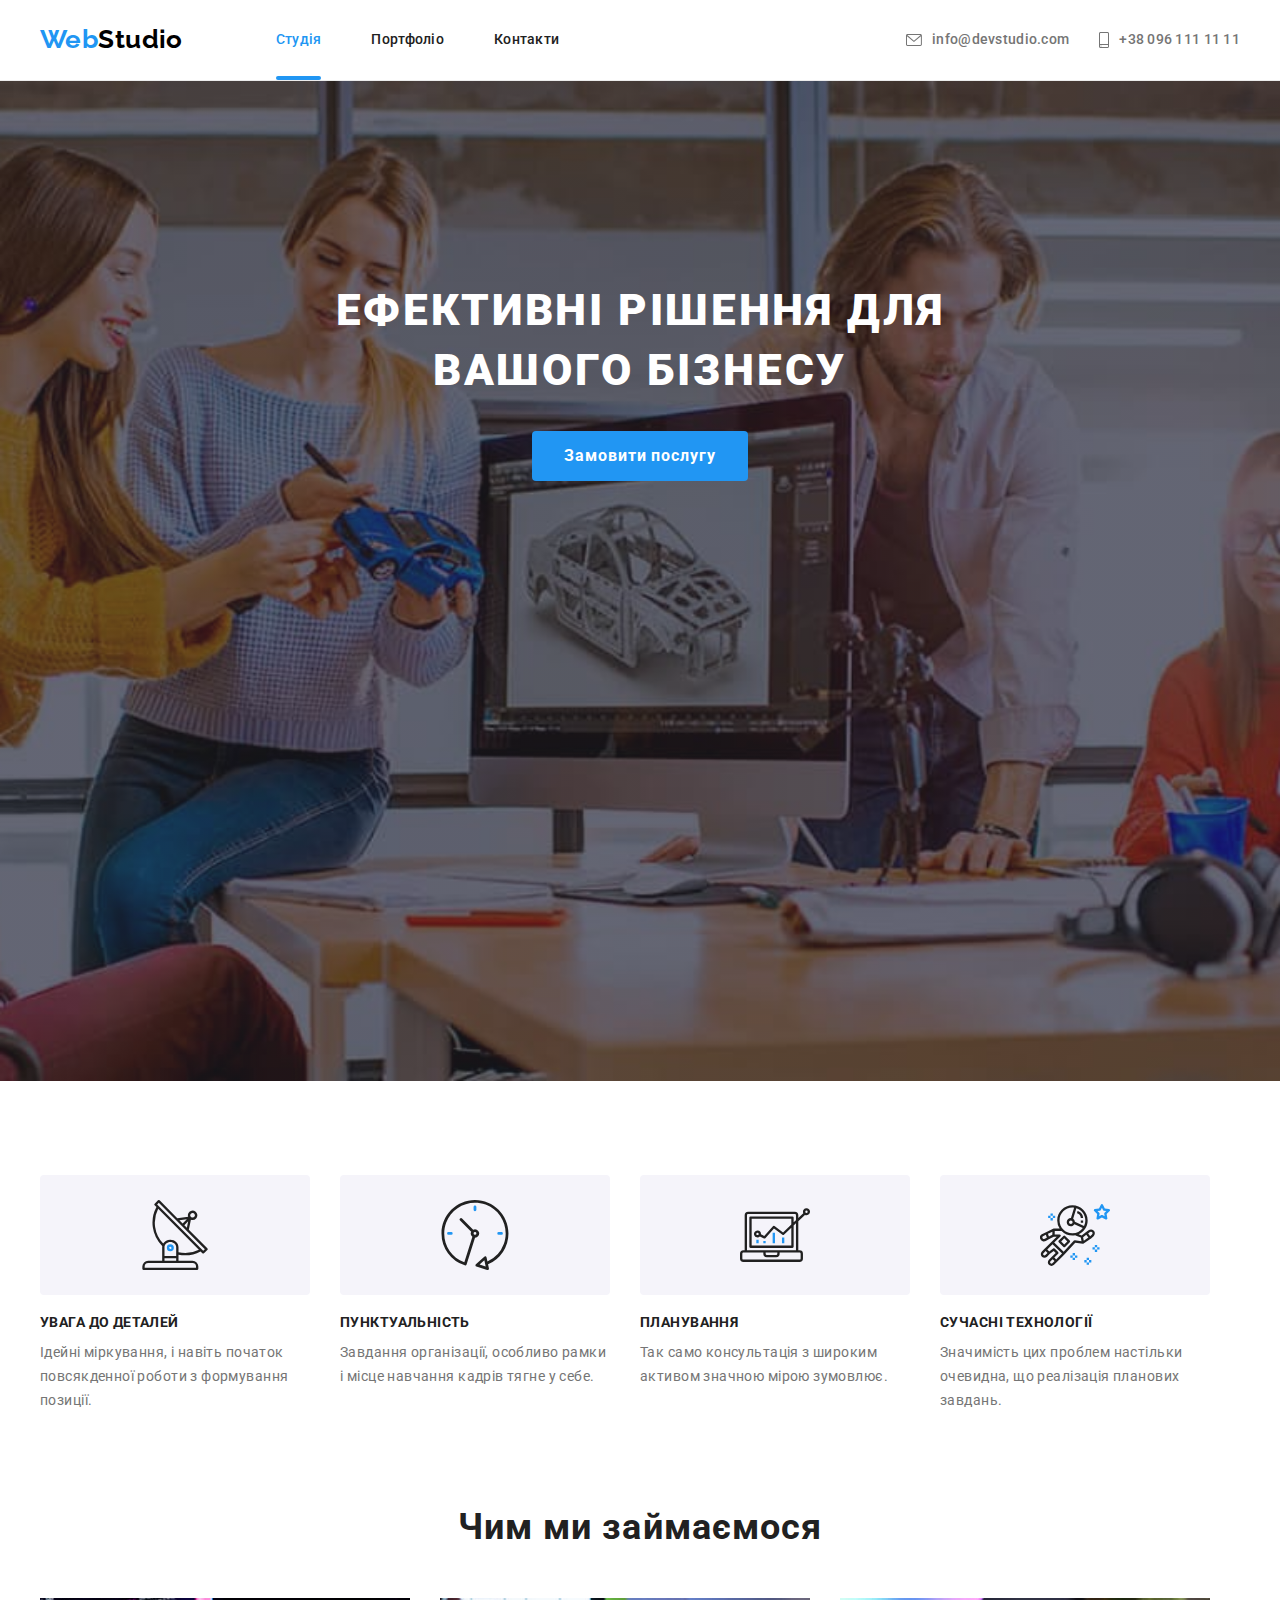
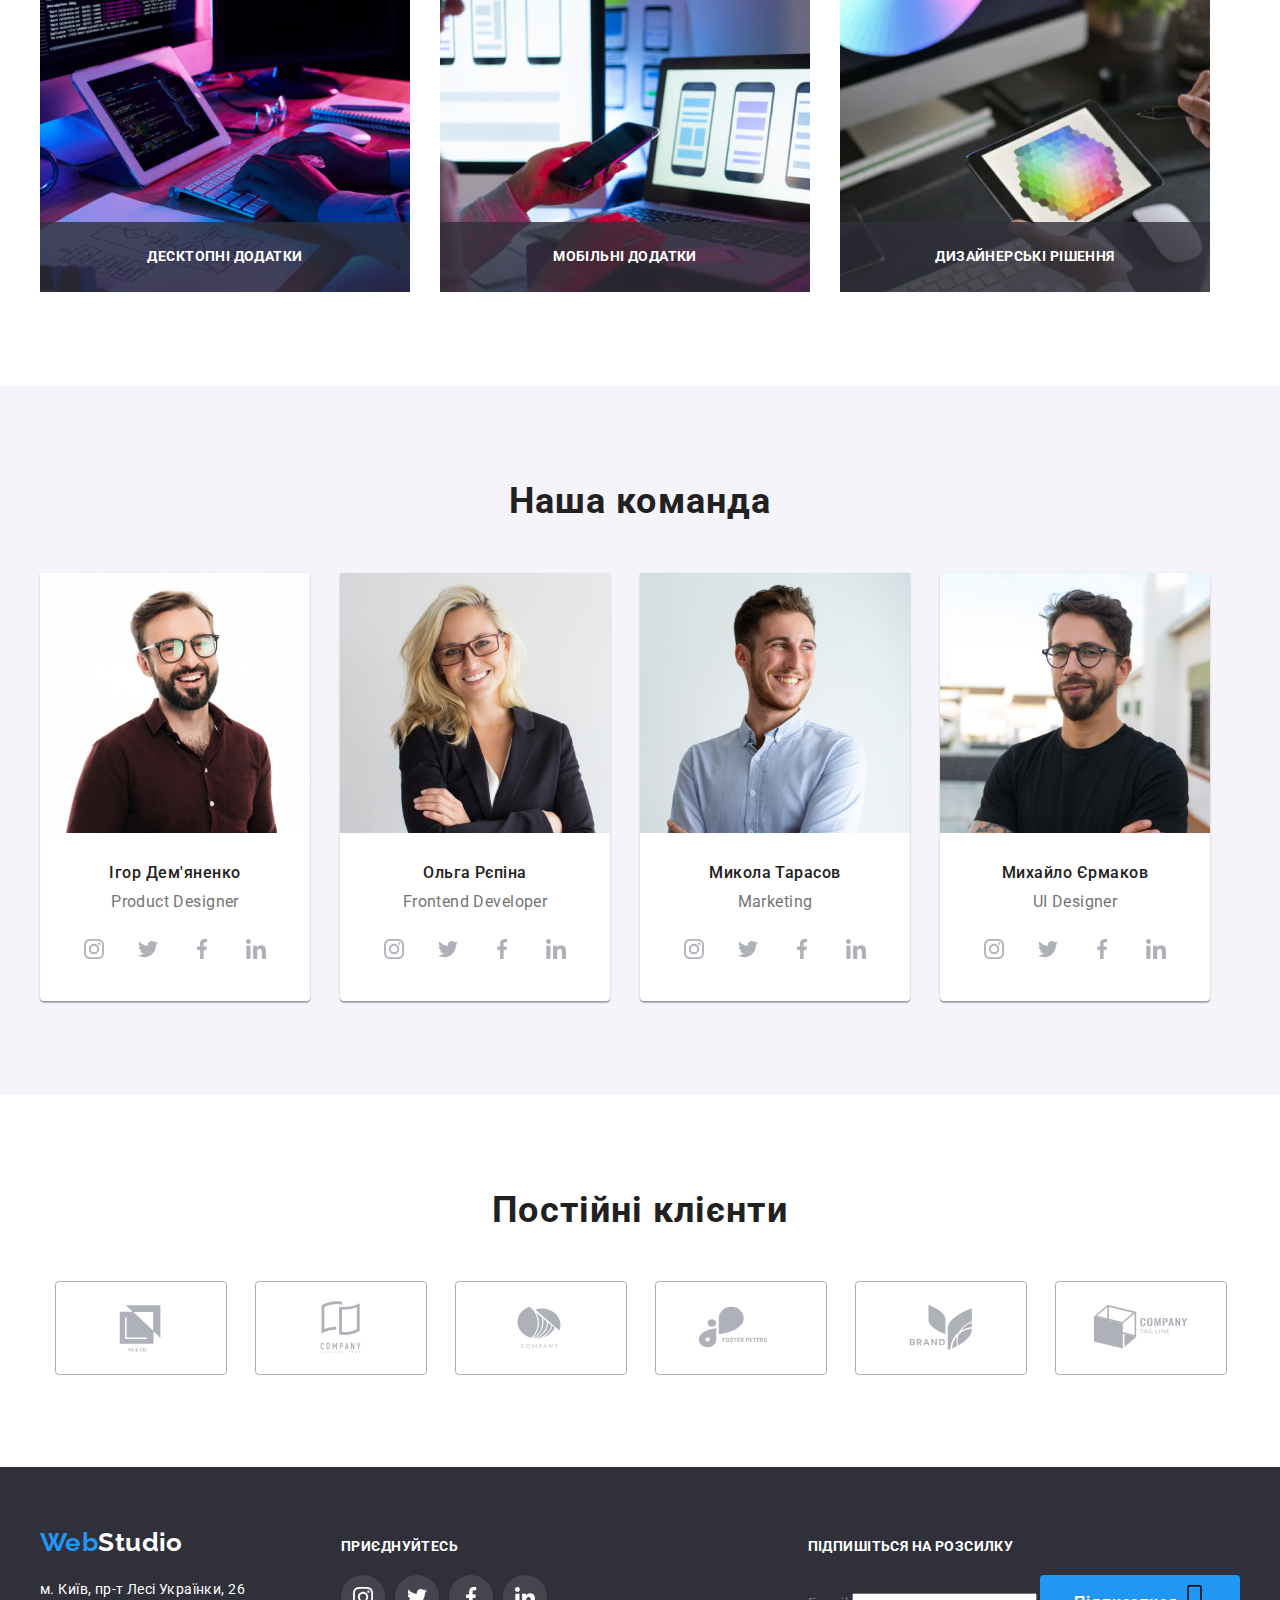
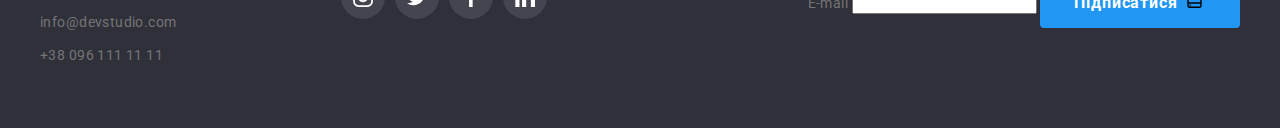
==== index.html @ 0e1ecf7b "Розмітка form Footer" ====
<!DOCTYPE html>
<html lang="uk">
  <head>
    <link rel="stylesheet" href="/css/styles.css" />
    <meta charset="UTF-8" />
    <meta http-equiv="X-UA-Compatible" content="IE=edge" />
    <meta name="viewport" content="width=device-width, initial-scale=1.0" />
    <title>WebStudio</title>
    <link rel="preconnect" href="https://fonts.googleapis.com" />
    <link rel="preconnect" href="https://fonts.gstatic.com" crossorigin />
    <link
      href="https://fonts.googleapis.com/css2?family=Raleway:wght@700&family=Roboto:wght@400;500;700;900&display=swap"
      rel="stylesheet"
    />
    <link
      rel="stylesheet"
      href="https://cdnjs.cloudflare.com/ajax/libs/modern-normalize/1.1.0/modern-normalize.min.css"
      integrity="sha512-wpPYUAdjBVSE4KJnH1VR1HeZfpl1ub8YT/NKx4PuQ5NmX2tKuGu6U/JRp5y+Y8XG2tV+wKQpNHVUX03MfMFn9Q=="
      crossorigin="anonymous"
      referrerpolicy="no-referrer"
    />
    <link rel="stylesheet" href="./css/styles.css" />
  </head>
  <body>
    <!--шапка-->

    <header class="page-header">
      <div class="container header-cont">
        <nav class="header-nav">
          <a href="" class="header-logo link"><span class="logo-accent">Web</span>Studio</a>
          <ul class="site-nav list">
            <li class="site-nav-item">
              <a href="./index.html" class="site-nav-link current link">Студія</a>
            </li>
            <li class="site-nav-item">
              <a href="./portfolio.html" class="site-nav-link link">Портфоліо</a>
            </li>
            <li class="site-nav-item"><a href="" class="site-nav-link link">Контакти</a></li>
          </ul>
        </nav>

        <ul class="auth-nav list">
          <li class="auth-nav-item">
            <a href="mailto:info@devstudio.com" class="cont-link link">
              <svg width="16" height="12" class="auth-nav-icon">
                <use href="./images/icons.svg#icon-envelope"></use>
              </svg>
              info@devstudio.com
            </a>
          </li>
          <li class="auth-nav-item">
            <a href="tel:+380961111111" class="cont-link link"
              ><svg width="10" height="16" class="auth-nav-icon">
                <use href="./images/icons.svg#icon-smartphone"></use></svg
              >+38 096 111 11 11</a
            >
          </li>
        </ul>
      </div>
    </header>

    <main>
      <!---------- Блок герой ------------>

      <section class="hero">
        <h1 class="hero-title">Ефективні рішення для вашого бізнесу</h1>
        <button data-modal-open type="button" class="hero-button button">Замовити послугу</button>
      </section>

      <!-----"Переваги" (заголовок прибираэмо) ----->

      <section class="section">
        <div class="container">
          <h2 class="section-title visually-hidden">Переваги</h2>
          <ul class="benefits-list list">
            <li class="benefits-item">
              <div class="benefits-icons-bg">
                <svg width="70" height="70" class="benefits-icons">
                  <use href="./images/icons.svg#icon-antenna"></use>
                </svg>
              </div>

              <h3 class="benefits-title title">УВАГА ДО ДЕТАЛЕЙ</h3>
              <p>Ідейні міркування, і навіть початок повсякденної роботи з формування позиції.</p>
            </li>
            <li class="benefits-item">
              <div class="benefits-icons-bg">
                <svg width="70" height="70" class="benefits-icons">
                  <use href="./images/icons.svg#icon-clock"></use>
                </svg>
              </div>
              <h3 class="benefits-title title">ПУНКТУАЛЬНІСТЬ</h3>
              <p>Завдання організації, особливо рамки і місце навчання кадрів тягне у себе.</p>
            </li>
            <li class="benefits-item">
              <div class="benefits-icons-bg">
                <svg width="70" height="70" class="benefits-icons">
                  <use href="./images/icons.svg#icon-diagram"></use>
                </svg>
              </div>
              <h3 class="benefits-title title">ПЛАНУВАННЯ</h3>
              <p>Так само консультація з широким активом значною мірою зумовлює.</p>
            </li>
            <li class="benefits-item">
              <div class="benefits-icons-bg">
                <svg width="70" height="70" class="benefits-icons">
                  <use href="./images/icons.svg#icon-astronaut"></use>
                </svg>
              </div>
              <h3 class="benefits-title title">СУЧАСНІ ТЕХНОЛОГІЇ</h3>
              <p>Значимість цих проблем настільки очевидна, що реалізація планових завдань.</p>
            </li>
          </ul>
        </div>
      </section>

      <!---------------Чим займаэмось--------------->

      <section class="section no-padding-top">
        <div class="container">
          <h2 class="section-title">Чим ми займаємося</h2>
          <ul class="work-list list">
            <li class="work-item">
              <div class="work-thumb">
                <img src="./images/img(1).jpg" alt="Людина печатає на клавіатурі" width="370" />
                <p class="work-label title">Десктопні додатки</p>
              </div>
            </li>

            <li class="work-item">
              <div class="work-thumb">
                <img
                  src="./images/img(2).jpg"
                  alt="Людина працює з ноутбуком та телефоном"
                  width="370"
                />
                <p class="work-label title">Мобільні додатки</p>
              </div>
            </li>
            <li class="work-item">
              <div class="work-thumb">
                <img src="./images/img(3).jpg" alt="Людина працює з планшетом" width="370" />
                <p class="work-label title">Дизайнерські рішення</p>
              </div>
            </li>
          </ul>
        </div>
      </section>

      <!------------Блок наша команда-------------------->
      <section class="section-team section">
        <div class="container">
          <h2 class="section-title">Наша команда</h2>

          <ul class="team-list list">
            <li class="team-item">
              <img src="./images/img_igor.jpg" alt="Фото співробітника" width="270" />
              <h3 class="team-title">Ігор Дем'яненко</h3>
              <p>Product Designer</p>
              <ul class="icons-list list">
                <li class="team-icons-item">
                  <a href="#" class="team-soc-link link">
                    <svg width="20" height="20" class="team-icon">
                      <use href="./images/icons.svg#icon-instagram"></use>
                    </svg>
                  </a>
                </li>
                <li class="team-icons-item">
                  <a href="#" class="team-soc-link link"
                    ><svg width="20" height="20" class="team-icon">
                      <use href="./images/icons.svg#icon-twitter"></use></svg
                  ></a>
                </li>
                <li class="team-icons-item">
                  <a href="#" class="team-soc-link link"
                    ><svg width="20" height="20" class="team-icon">
                      <use href="./images/icons.svg#icon-facebook"></use></svg
                  ></a>
                </li>
                <li class="team-icons-item">
                  <a href="#" class="team-soc-link link"
                    ><svg width="20" height="20" class="team-icon">
                      <use href="./images/icons.svg#icon-linkedin"></use></svg
                  ></a>
                </li>
              </ul>
            </li>
            <li class="team-item">
              <img src="./images/img_olga.jpg" alt="Фото співробітника" width="270" />
              <h3 class="team-title">Ольга Рєпіна</h3>
              <p>Frontend Developer</p>
              <ul class="icons-list list">
                <li class="team-icons-item">
                  <a href="#" class="team-soc-link link">
                    <svg width="20" height="20" class="team-icon">
                      <use href="./images/icons.svg#icon-instagram"></use>
                    </svg>
                  </a>
                </li>
                <li class="team-icons-item">
                  <a href="#" class="team-soc-link link"
                    ><svg width="20" height="20" class="team-icon">
                      <use href="./images/icons.svg#icon-twitter"></use></svg
                  ></a>
                </li>
                <li class="team-icons-item">
                  <a href="#" class="team-soc-link link"
                    ><svg width="20" height="20" class="team-icon">
                      <use href="./images/icons.svg#icon-facebook"></use></svg
                  ></a>
                </li>
                <li class="team-icons-item">
                  <a href="#" class="team-soc-link link"
                    ><svg width="20" height="20" class="team-icon">
                      <use href="./images/icons.svg#icon-linkedin"></use></svg
                  ></a>
                </li>
              </ul>
            </li>
            <li class="team-item">
              <img src="./images/img_mykola.jpg" alt="Фото співробітника" width="270" />
              <h3 class="team-title">Микола Тарасов</h3>
              <p>Marketing</p>
              <ul class="icons-list list">
                <li class="team-icons-item">
                  <a href="#" class="team-soc-link link">
                    <svg width="20" height="20" class="team-icon">
                      <use href="./images/icons.svg#icon-instagram"></use>
                    </svg>
                  </a>
                </li>
                <li class="team-icons-item">
                  <a href="#" class="team-soc-link link"
                    ><svg width="20" height="20" class="team-icon">
                      <use href="./images/icons.svg#icon-twitter"></use></svg
                  ></a>
                </li>
                <li class="team-icons-item">
                  <a href="#" class="team-soc-link link"
                    ><svg width="20" height="20" class="team-icon">
                      <use href="./images/icons.svg#icon-facebook"></use></svg
                  ></a>
                </li>
                <li class="team-icons-item">
                  <a href="#" class="team-soc-link link"
                    ><svg width="20" height="20" class="team-icon">
                      <use href="./images/icons.svg#icon-linkedin"></use></svg
                  ></a>
                </li>
              </ul>
            </li>
            <li class="team-item">
              <img src="./images/img_mikhajlo.jpg" alt="Фото співробітника" width="270" />
              <h3 class="team-title">Михайло Єрмаков</h3>
              <p>UI Designer</p>
              <ul class="icons-list list">
                <li class="team-icons-item">
                  <a href="#" class="team-soc-link link">
                    <svg width="20" height="20" class="team-icon">
                      <use href="./images/icons.svg#icon-instagram"></use>
                    </svg>
                  </a>
                </li>
                <li class="team-icons-item">
                  <a href="#" class="team-soc-link link"
                    ><svg width="20" height="20" class="team-icon">
                      <use href="./images/icons.svg#icon-twitter"></use></svg
                  ></a>
                </li>
                <li class="team-icons-item">
                  <a href="#" class="team-soc-link link"
                    ><svg width="20" height="20" class="team-icon">
                      <use href="./images/icons.svg#icon-facebook"></use></svg
                  ></a>
                </li>
                <li class="team-icons-item">
                  <a href="#" class="team-soc-link link"
                    ><svg width="20" height="20" class="team-icon">
                      <use href="./images/icons.svg#icon-linkedin"></use></svg
                  ></a>
                </li>
              </ul>
            </li>
          </ul>
        </div>
      </section>
      <!--------- Постійні клієнти ---------------->
      <section class="section">
        <div class="conteiner">
          <h2 class="section-title">Постійні клієнти</h2>
          <ul class="clients-list list">
            <li class="clients-item">
              <a class="clients-link" href="">
                <svg width="106" height="60" class="klients-icon">
                  <use href="./images/icons.svg#icon-Logo-1"></use></svg
              ></a>
            </li>
            <li class="clients-item">
              <a class="clients-link" href="">
                <svg width="106" height="60" class="klients-icon">
                  <use href="./images/icons.svg#icon-Logo-2"></use></svg
              ></a>
            </li>
            <li class="clients-item">
              <a class="clients-link" href="">
                <svg width="106" height="60" class="klients-icon">
                  <use href="./images/icons.svg#icon-Logo-3"></use></svg
              ></a>
            </li>
            <li class="clients-item">
              <a class="clients-link" href="">
                <svg width="106" height="60" class="klients-icon">
                  <use href="./images/icons.svg#icon-Logo-4"></use></svg
              ></a>
            </li>
            <li class="clients-item">
              <a class="clients-link" href="">
                <svg width="106" height="60" class="klients-icon">
                  <use href="./images/icons.svg#icon-Logo-5"></use></svg
              ></a>
            </li>
            <li class="clients-item">
              <a class="clients-link" href="">
                <svg width="106" height="60" class="klients-icon">
                  <use href="./images/icons.svg#icon-Logo-6"></use></svg
              ></a>
            </li>
          </ul>
        </div>
      </section>
    </main>

    <!-- ---------Футер-------- -->

    <footer class="foot">
      <div class="container foot-cont">
        <div class="foot-adress">
          <a href="" class="foot-logo logo link"><span class="logo-accent">Web</span>Studio</a>
          <address>
            <ul class="foot-address-list list">
              <li>
                <a href="" class="foot-address-link link">м. Київ, пр-т Лесі Українки, 26</a>
              </li>
              <li>
                <a href="mailto:info@devstudio.com" class="foot-contakts-link link"
                  >info@devstudio.com</a
                >
              </li>
              <li>
                <a href="tel:+380961111111" class="foot-contakts-link link">+38 096 111 11 11</a>
              </li>
            </ul>
          </address>
        </div>

        <div class="foot-wellcome">
          <h3 class="foot-title title">приєднуйтесь</h3>
          <ul class="wellcome-list list">
            <li class="foot-icons-item">
              <a class="foot-soc-link" href="">
                <svg width="20" height="20" class="foot-soc-icon">
                  <use href="./images/icons.svg#icon-instagram"></use>
                </svg>
              </a>
            </li>
            <li class="foot-icons-item">
              <a class="foot-soc-link" href="">
                <svg width="20" height="20" class="foot-soc-icon">
                  <use href="./images/icons.svg#icon-twitter"></use>
                </svg>
              </a>
            </li>
            <li class="foot-icons-item">
              <a class="foot-soc-link" href="">
                <svg width="20" height="20" class="foot-soc-icon">
                  <use href="./images/icons.svg#icon-facebook"></use>
                </svg>
              </a>
            </li>
            <li class="foot-icons-item">
              <a class="foot-soc-link" href="">
                <svg width="20" height="20" class="foot-soc-icon">
                  <use href="./images/icons.svg#icon-linkedin"></use>
                </svg>
              </a>
            </li>
          </ul>
        </div>
        <div class="foot-form">
          <h3 class="foot-title title">підпишіться на розсилку</h3>
          <form>
            <label for="user_email">E-mail</label>
            <input type="email" name="emil" id="user_email" />
            <button type="submit" class="foot-button button">
              Підписатися
              <svg class="foot-button-icon" width="23" height="23">
                <use href="./images/icons.svg#icon-smartphone"></use>
              </svg>
            </button>
          </form>
        </div>
      </div>
    </footer>

    <!-- --------Модалка--------- -->

    <div class="backdrop is-hidden" data-modal>
      <div class="modal">
        <button data-modal-close class="modal-button">
          <svg width="18" height="18" class="modal-button-icon">
            <use href="./images/icons.svg#icon-close-black-modal"></use>
          </svg>
        </button>
        <!-- <button data-modal-close class="modal-button-smile">
          <svg width="150" heght="150" class="modal-button-smile-icon">
            <use href="./images/icons.svg#icon-wink"></use>
          </svg>
        </button> -->
      </div>
    </div>

    <script src="./js/modal.js"></script>
  </body>
</html>
---- css/styles.css ----
/* Колір основного тексту #757575 */
/* Додатковий колір #212121 */
/* Білий (Хедер) #FFFFFF */
/* Чорний #000000 */
/* Сірий фон #2F303A; */
/* Акцент #2196F3 */
/* Фон додатковий #F5F4FA; */
:root {
  --brand-color: #757575;
  --second-color: #212121;
  --main-background: #ffffff;
  --background-head: #2f303a;
  --background-add: #f5f4fa;
  --accent-color: #2196f3;
  --head-logo: #000000;
  --border-color: #eeeeee;
  --line-header: #ececec;
  --soc-link: #afb1b8;
}
body {
  margin: 0;
  background-color: var(--main-background);
  color: var(--brand-color);
  font-family: 'Roboto', sans-serif;
  font-size: 14px;
  letter-spacing: 0.03em;
}

/* -----Utilit classes---- */
.list {
  padding: 0;
  margin: 0;
  list-style: none;
}

.link {
  text-decoration: none;
}

h1,
h2,
h3,
h4,
h5,
h6,
p {
  margin: 0;
}
ul {
  margin: 0;
  padding-left: 0;
}
img {
  display: block;
}
.title {
  margin-bottom: 10px;

  font-weight: 700;
  font-size: 14px;
  line-height: 1.14;
  letter-spacing: 0.03em;
  text-transform: uppercase;
}
.visually-hidden {
  position: absolute;
  width: 1px;
  height: 1px;
  margin: -1px;
  border: 0;
  padding: 0;
  white-space: nowrap;
  clip-path: inset(100%);
  clip: rect(0 0 0 0);
  overflow: hidden;
}

.button {
  border-radius: 4px;
  border: none;

  display: inline-block;

  font-family: inherit;
  cursor: pointer;

  background-color: var(--accent-color);
  color: var(--main-background);

  font-weight: 700;
  font-size: 16px;
  line-height: 1.88;
  /* display: flex; */
  /* align-items: center; */
  text-align: center;
  letter-spacing: 0.06em;
}

/*-------outline и beckground убрать--------*/

.container {
  width: 1200px;
  margin: 0 auto;
  /* margin: 0 auto; то же самое*/
  padding-right: 15px;
  padding-left: 15px;
  /* outline: 2px solid tomato; */
}

/* -----------------header ----------*/

.page-header {
  border-bottom: 1px solid var(--line-header);
}
/* .header-cont {
  /* border-bottom: 1px solid var(--line-header); 
} */
.header-cont,
.header-nav,
.auth-nav,
.cont-link {
  display: flex;
  align-items: center;
}
.header-cont {
  height: 80px;
}

.header-logo {
  margin-right: 93px;

  color: var(--head-logo);
  font-weight: 700;
  font-size: 26px;
  line-height: 1.2;
  font-family: 'Raleway', sans-serif;
}
.logo-accent {
  color: var(--accent-color);
}
.site-nav {
  display: flex;
}
.site-nav-link {
  position: relative;

  display: block;
  align-items: center;
  padding-top: 32px;
  padding-bottom: 32px;

  color: var(--second-color);

  font-weight: 500;
  line-height: 1.14;
  letter-spacing: 0.02em;

  transition-property: color, background-color, box-shadow;
  transition-duration: 250ms;
  transition-timing-function: cubic-bezier(0.4, 0, 0.2, 1);
}
.site-nav-link:hover,
.site-nav-link:focus,
.site-nav-link:active {
  color: var(--accent-color);
}
.site-nav-link.current {
  color: var(--accent-color);
}
.site-nav .site-nav-item + .site-nav-item {
  margin-left: 50px;
}
/* .site-nav .item:not(:last-child) {
  margin-right: 50px;
} */
.site-nav-link.current::after {
  content: '';
  position: absolute;

  bottom: 0;
  left: 0;

  width: 100%;
  height: 4px;

  border-radius: 2px;
  background-color: var(--accent-color);
}

.auth-nav {
  margin-left: auto;
  justify-content: center;

  gap: 10;
}

.auth-nav .auth-nav-item + .auth-nav-item {
  margin-left: 30px;
}
.auth-nav-icon {
  fill: currentColor;
  margin-right: 10px;
}
/* .item .cont-link::before {
  display: inline-block;
  content: '';
  margin-right: 10px;
  background-size: contain;
  /* background-position: bottom; 
} */
/* .item .cont-link.icon-letter::before {
  height: 12px;
  width: 16px;
  background-image: url(../images/icons/letter-icon.svg);
}
.item .cont-link.icon-mobile::before {
  height: 16px;
  width: 10px;
  background-image: url(../images/icons/mobile-icon.svg);
} */
.cont-link {
  color: var(--brand-color);

  font-weight: 500;
  line-height: 1.14;
  letter-spacing: 0.02em;

  transition-property: color, background-color, box-shadow;
  transition-duration: 250ms;
  transition-timing-function: cubic-bezier(0.4, 0, 0.2, 1);
}
.cont-link:hover,
.contakts .cont-link:focus {
  color: var(--accent-color);
}
/* .icon-letter:hover,
.icon-letter:focus {
  color: var(--accent-color);
} */
/* Main */
/* -----------hero-------------- */
/* Героя сказано - в контейнер не оборачиваем */
/* .hero-container {
  width: 1600px;
  height: 600px;
  margin-left: auto;
  margin-right: auto;
  padding-top: 200px;

  background-color: var(--background-head);
  /* margin: 0 auto; то же самое*/
/* padding-left: 15px;
  padding-right: 15px; 
} */
.hero {
  text-align: center;
  /* background-color: var(--background-head); */

  max-width: 1600px;
  height: 600px;
  padding-top: 200px;
  padding-bottom: 200px;

  background-image: linear-gradient(to right, rgba(47, 48, 58, 0.4), rgba(47, 48, 58, 0.4)),
    url(../images/Img-Overlay.jpg);

  background-size: cover;
  background-repeat: no-repeat;
  background-position: center;
}
.hero-title {
  color: var(--main-background);
  width: 696px;
  margin-left: auto;
  margin-right: auto;

  font-weight: 900;
  font-size: 44px;
  line-height: 1.36;

  letter-spacing: 0.06em;
  text-transform: uppercase;

  margin-bottom: 30px;
}
.hero-button {
  min-width: 216px;
  padding: 10px 30px;
}

/* ---------------MAIN--------------------- */

/* section bacgr убр*/
.section {
  padding-top: 94px;
  padding-bottom: 94px;
}
.section.no-padding-top {
  padding-top: 0;
}
.section-title {
  margin-bottom: 50px;

  color: var(--second-color);

  font-size: 36px;
  line-height: 1.17;
  text-align: center;
  letter-spacing: 0.03em;
}

/* ---------benefits---------- */

.benefits-list {
  display: flex;
  flex-wrap: wrap;
  margin: -15px;

  line-height: 1.7;
}
.benefits-icons-bg {
  background-color: var(--background-add);
  border-radius: 4px;

  height: 120px;
  margin-bottom: 20px;

  display: flex;
  justify-content: center;
  align-items: center;
}

.benefits-list .benefits-item {
  width: 270px;
  margin: 15px;
}
/* .benefits-list .item::before {
  display: block;
  content: '';
  height: 120px;
  background-size: contain;
  margin-bottom: 30px;
  /* background-color: #2f303a;
  outline: 1px solid red; 
}
/* .benefits-list .item.icon-radar::before {
  background-image: url(../images/icons/radar-icon.svg);
}
.benefits-list .item.icon-clock::before {
  background-image: url(../images/icons/clock-icon.svg);
}
.benefits-list .item.icon-computer::before {
  background-image: url(../images/icons/computer-icon.svg);
}
.benefits-list .item.icon-astronaut::before {
  background-image: url(../images/icons/astronaut-icon.svg);
} */

.benefits-title {
  color: var(--second-color);
}

/* -------------work-------------- */
.work-list {
  display: flex;
  flex-wrap: wrap;
  margin: -15px;
}
.work-list .work-item {
  margin: 15px;
}
.work-thumb {
  position: relative;
}
.work-label {
  position: absolute;
  bottom: 0;

  display: flex;
  justify-content: center;
  align-items: center;

  width: 100%;
  height: 70px;

  background-color: rgba(47, 48, 58, 0.8);
}
.work-item .title {
  margin-bottom: 0;
  color: var(--main-background);
}
/* ------------team--------------- */

.section-team {
  background-color: var(--background-add);
}
.team-list {
  display: flex;
  flex-wrap: wrap;
  /* -----возм нужно заменить на align-items----- */
  text-align: center;
  margin: -15px;

  font-size: 16px;
  line-height: 1.2;
}

/* ---------team list возм убр----------- */
.team-list .team-item {
  margin: 15px;
  padding-bottom: 30px;

  background-color: var(--main-background);
  box-shadow: 0px 1px 3px rgba(0, 0, 0, 0.12), 0px 1px 1px rgba(0, 0, 0, 0.14),
    0px 2px 1px rgba(0, 0, 0, 0.2);
  border-radius: 0px 0px 4px 4px;
}

.team-title {
  margin-top: 30px;
  margin-bottom: 10px;

  color: var(--second-color);

  font-weight: 500;
  font-size: 16px;
  line-height: 1.2;
  letter-spacing: 0.03em;
}
.team-list .icons-list {
  margin-top: 16px;
}
.icons-list {
  display: flex;
  justify-content: center;
  align-items: center;
}

.team-icons-item {
  width: 44px;
  height: 44px;
}
.team-icons-item:not(:last-child) {
  margin-right: 10px;
}

.team-soc-link {
  color: var(--soc-link);

  display: flex;
  justify-content: center;
  align-items: center;

  border-radius: 50%;
  width: 100%;
  height: 100%;

  transition-property: color, background-color, box-shadow;
  transition-duration: 250ms;
  transition-timing-function: cubic-bezier(0.4, 0, 0.2, 1);
}
.team-soc-link:hover,
.team-soc-link:focus {
  background-color: var(--accent-color);
  color: var(--main-background);
}
.team-icon {
  fill: currentColor;
}

/* .icons .icon:not(:last-child) {
  margin-right: 10px;
} */
/* .icon-insta {
  background-image: url(../images/icons/instagram.svg);
}
.icon-tw {
  background-image: url(../images/icons/twitter.svg);
}
.icon-fb {
  background-image: url(../images/icons/facebook.svg);
}
.icon-ln {
  background-image: url(../images/icons/linkedin.svg);
} */

/* ----------Clients-------------- */
.clients-list {
  display: flex;
  flex-wrap: wrap;
  justify-content: center;
  align-items: center;
  gap: 30px;
}
/* --------возм нужно color задать ------------*/
.clients-item {
  width: 170px;
  height: 92px;
}
.clients-link {
  display: flex;
  justify-content: center;
  align-items: center;

  border: 1px solid #afb1b8;
  border-radius: 4px;

  width: 100%;
  height: 100%;
  color: var(--soc-link);

  transition-property: color, background-color, box-shadow;
  transition-duration: 250ms;
  transition-timing-function: cubic-bezier(0.4, 0, 0.2, 1);
}

/* .clients-item:hover,
.clients-item:focus {
  color: var(--accent-color);
} */
.clients-link:hover,
.clients-link:focus {
  color: var(--accent-color);
  border-color: var(--accent-color);
}

.klients-icon {
  fill: currentColor;
}

/*---------- footer------------ */

.foot {
  background-color: var(--background-head);
  padding-top: 60px;
  padding-bottom: 60px;
}
.foot-cont {
  display: flex;
}

.foot-logo {
  display: block;
  margin-bottom: 20px;

  color: var(--main-background);

  font-family: 'Raleway', sans-serif;
  font-weight: 700;
  font-size: 26px;
  line-height: 1.2;
}

.foot-address-list {
  width: 231px;
  font-style: normal;
  line-height: 1.7;
}
.foot-address-link {
  /* display: block; */
  color: var(--main-background);

  transition-property: color, background-color, box-shadow;
  transition-duration: 250ms;
  transition-timing-function: cubic-bezier(0.4, 0, 0.2, 1);
}
.foot-address-link:hover,
.foot-address-link:focus {
  color: var(--accent-color);
}

.foot-contakts-link {
  display: block;
  margin-top: 9px;

  color: var(--brand-color);
  transition-property: color, background-color, box-shadow;
  transition-duration: 250ms;
  transition-timing-function: cubic-bezier(0.4, 0, 0.2, 1);
}

.foot-contakts-link:hover,
.foot-contakts-link:focus {
  color: var(--accent-color);
}
/* .foot-address {
  width: 231px;
} */
.foot-wellcome {
  margin-left: 70px;
}
.foot-title.title {
  margin-top: 12px;
  margin-bottom: 20px;
  color: var(--main-background);
}
.wellcome-list {
  display: flex;
  gap: 10px;
}
.foot-icons-item {
  width: 44px;
  height: 44px;
}
.foot-soc-link {
  display: flex;
  justify-content: center;
  align-items: center;

  width: 100%;
  height: 100%;
  border-radius: 50%;
  background-color: rgba(255, 255, 255, 0.1);
  color: var(--main-background);

  transition-property: color, background-color, box-shadow;
  transition-duration: 250ms;
  transition-timing-function: cubic-bezier(0.4, 0, 0.2, 1);
}
.foot-soc-link:hover,
.foot-soc-link:focus {
  background-color: var(--accent-color);
}
.foot-soc-icon {
  fill: currentColor;
}

.foot-form {
  margin-left: auto;
}
.foot-button {
  min-width: 200px;
  padding: 10px 28px;
}

/* --------portfolio------------- */

.ptf-filter {
  display: flex;
  margin-bottom: 50px;
  margin-left: auto;
  justify-content: center;
}
.ptf-filter .item:not(:last-child) {
  margin-right: 8px;
}
.button-ptf {
  /* margin-right: 5px; */

  border-radius: 4px;
  padding: 6px 22px;
  display: inline-block;
  min-width: 43px;
  border: 1px solid transparent;

  font-family: inherit;
  cursor: pointer;

  color: var(--second-color);
  background-color: var(--background-add);

  font-weight: 500;
  font-size: 16px;
  line-height: 1.6;
  text-align: center;

  transition-property: color, background-color, box-shadow;
  transition-duration: 250ms;
  transition-timing-function: cubic-bezier(0.4, 0, 0.2, 1);
}
.button-ptf:hover,
.button-ptf:focus {
  background-color: var(--accent-color);
  color: var(--main-background);
  box-shadow: 0px 3px 1px rgba(0, 0, 0, 0.1), 0px 1px 2px rgba(0, 0, 0, 0.08),
    0px 2px 2px rgba(0, 0, 0, 0.12);
}

/* -----------cards------------- */

.ptf-list {
  display: flex;
  flex-wrap: wrap;
  margin-top: -30px;
  margin-left: -30px;
}
.ptf-item {
  margin-top: 30px;
  margin-left: 30px;

  transition-property: color, background-color, box-shadow;
  transition-duration: 250ms;
  transition-timing-function: cubic-bezier(0.4, 0, 0.2, 1);
}

/* ------------overlay-------------- */
.ptf-thumb {
  position: relative;
  overflow: hidden;

  /* display: flex;
  justify-content: center;
  align-items: center; */
}

.ptf-overlay {
  position: absolute;
  top: 0;
  left: 0;

  /* display: block;
  padding: 63px, 24px; */
  width: 100%;
  height: 100%;
  background-color: rgba(33, 150, 243, 0.9);

  transition-property: transform;

  transform: translateY(110%);
  transition-duration: 250ms;
  transition-timing-function: cubic-bezier(0.4, 0, 0.2, 1);
}

.ptf-overlay > p {
  padding: 63px 24px;

  font-size: 18px;
  line-height: 1.56;
  letter-spacing: 0.03em;

  color: var(--main-background);
}
.ptf-item:hover {
  box-shadow: 0px 1px 1px rgba(0, 0, 0, 0.12), 0px 4px 4px rgba(0, 0, 0, 0.06),
    1px 4px 6px rgba(0, 0, 0, 0.16);
}

.ptf-item:hover .ptf-overlay {
  box-shadow: 0px 1px 1px rgba(0, 0, 0, 0.12), 0px 4px 4px rgba(0, 0, 0, 0.06),
    1px 4px 6px rgba(0, 0, 0, 0.16);

  transform: translatex(0);
}
/* -------------------------------------------------- */

/* .ptf-item:not(:nth-child(3n)) {
  margin-right: 30px;
  margin-bottom: 30px;
}
.ptf-item:nth-last-child(-n + 3) {
  margin-bottom: 0;
} */
.ptf-title {
  margin-bottom: 4px;

  color: var(--second-color);

  font-size: 18px;
  line-height: 2;
  letter-spacing: 0.06em;
}
.ptf-down-block {
  flex-basis: auto;
  padding: 20px 24px;

  border: 1px solid var(--border-color);
  border-top: none;
}
/* .ptf-img {
  border: 1px solid transparent;
} */
.ptf-cont:nth-child(3n) {
  margin-right: 0;
}
.ptf-cont:nth-last-child(-n + 3) {
  margin-bottom: 0;
}
/* .ptf-item {
  display: block;
}
.ptf-link {
  display: block;
  width: 370px;
  margin-right: 30px;
  margin-bottom: 30px;
}
.ptf-link:nth-child(3n) {
  margin-right: 0;
}
.ptf-link:nth-last-child(-n + 3) {
  margin-bottom: 0;
} */
.ptf-project {
  color: var(--brand-color);

  font-size: 16px;
  line-height: 1.9;
}

/* -----------------MODAL--------------------- */

.backdrop {
  position: fixed;
  top: 0;
  left: 0;

  width: 100%;
  height: 100%;

  background-color: rgba(0, 0, 0, 0.2);

  /* transition-property: transform, opacity; */
  transition: opacity 250ms;
  opacity: 1;
  /* scale: 1; */
  /* transform-origin: right bottom; */
}
.backdrop.is-hidden {
  /* visibility: visible; */
  opacity: 0;
  /* scale: 1.5; */
  pointer-events: none;
}
/* .backdrop:hover {
  visibility: visible;
  opacity: 0;
  pointer-events: none;
} */
.backdrop.is-hidden .modal {
  transform: translate(-50%, -50%) scale(1.5);
  /* opacity: 0; */
}
.modal {
  position: absolute;
  top: 50%;
  left: 50%;

  min-width: 528px;
  min-height: 581px;

  background-color: var(--main-background);
  box-shadow: 0px 1px 3px rgba(0, 0, 0, 0.12), 0px 1px 1px rgba(0, 0, 0, 0.14),
    0px 2px 1px rgba(0, 0, 0, 0.2);
  border-radius: 4px;

  transform: translate(-50%, -50%) scale(1);
  transition: transform 250ms;
  /* opacity: 1; */
  /* transition-property: transform, opacity; */
  /* transform: translate(-50%, -50%) scale(1);
  transition: 250ms; */
  /* opacity: 1; */
}
.modal-button {
  position: absolute;
  top: 8px;
  right: 8px;

  display: flex;
  justify-content: center;
  align-items: center;

  width: 30px;
  height: 30px;
  border: 1px solid rgba(0, 0, 0, 0.1);
  border-radius: 50%;
  color: var(--head-logo);
  background-color: var(--main-background);
}
/* .modal-button-smile {
  position: absolute;
  top: 50%;
  left: 50%;
  transform: translate(-50%, -50%);
  /* transform: perspective(600px) rotate(40deg); */

/* display: flex;
  justify-content: center;
  align-items: center;

  width: 200px;
  height: 200px;
  border: 1px solid rgba(0, 0, 0, 0.1);
  border-radius: 50%;
  color: var(--head-logo);
  background-color: yellow;
}  */
/* .modal-button-icon {
  fill: currentColor;
} */
---- css/styles.css ----
/* Колір основного тексту #757575 */
/* Додатковий колір #212121 */
/* Білий (Хедер) #FFFFFF */
/* Чорний #000000 */
/* Сірий фон #2F303A; */
/* Акцент #2196F3 */
/* Фон додатковий #F5F4FA; */
:root {
  --brand-color: #757575;
  --second-color: #212121;
  --main-background: #ffffff;
  --background-head: #2f303a;
  --background-add: #f5f4fa;
  --accent-color: #2196f3;
  --head-logo: #000000;
  --border-color: #eeeeee;
  --line-header: #ececec;
  --soc-link: #afb1b8;
}
body {
  margin: 0;
  background-color: var(--main-background);
  color: var(--brand-color);
  font-family: 'Roboto', sans-serif;
  font-size: 14px;
  letter-spacing: 0.03em;
}

/* -----Utilit classes---- */
.list {
  padding: 0;
  margin: 0;
  list-style: none;
}

.link {
  text-decoration: none;
}

h1,
h2,
h3,
h4,
h5,
h6,
p {
  margin: 0;
}
ul {
  margin: 0;
  padding-left: 0;
}
img {
  display: block;
}
.title {
  margin-bottom: 10px;

  font-weight: 700;
  font-size: 14px;
  line-height: 1.14;
  letter-spacing: 0.03em;
  text-transform: uppercase;
}
.visually-hidden {
  position: absolute;
  width: 1px;
  height: 1px;
  margin: -1px;
  border: 0;
  padding: 0;
  white-space: nowrap;
  clip-path: inset(100%);
  clip: rect(0 0 0 0);
  overflow: hidden;
}

.button {
  border-radius: 4px;
  border: none;

  display: inline-block;

  font-family: inherit;
  cursor: pointer;

  background-color: var(--accent-color);
  color: var(--main-background);

  font-weight: 700;
  font-size: 16px;
  line-height: 1.88;
  /* display: flex; */
  /* align-items: center; */
  text-align: center;
  letter-spacing: 0.06em;
}

/*-------outline и beckground убрать--------*/

.container {
  width: 1200px;
  margin: 0 auto;
  /* margin: 0 auto; то же самое*/
  padding-right: 15px;
  padding-left: 15px;
  /* outline: 2px solid tomato; */
}

/* -----------------header ----------*/

.page-header {
  border-bottom: 1px solid var(--line-header);
}
/* .header-cont {
  /* border-bottom: 1px solid var(--line-header); 
} */
.header-cont,
.header-nav,
.auth-nav,
.cont-link {
  display: flex;
  align-items: center;
}
.header-cont {
  height: 80px;
}

.header-logo {
  margin-right: 93px;

  color: var(--head-logo);
  font-weight: 700;
  font-size: 26px;
  line-height: 1.2;
  font-family: 'Raleway', sans-serif;
}
.logo-accent {
  color: var(--accent-color);
}
.site-nav {
  display: flex;
}
.site-nav-link {
  position: relative;

  display: block;
  align-items: center;
  padding-top: 32px;
  padding-bottom: 32px;

  color: var(--second-color);

  font-weight: 500;
  line-height: 1.14;
  letter-spacing: 0.02em;

  transition-property: color, background-color, box-shadow;
  transition-duration: 250ms;
  transition-timing-function: cubic-bezier(0.4, 0, 0.2, 1);
}
.site-nav-link:hover,
.site-nav-link:focus,
.site-nav-link:active {
  color: var(--accent-color);
}
.site-nav-link.current {
  color: var(--accent-color);
}
.site-nav .site-nav-item + .site-nav-item {
  margin-left: 50px;
}
/* .site-nav .item:not(:last-child) {
  margin-right: 50px;
} */
.site-nav-link.current::after {
  content: '';
  position: absolute;

  bottom: 0;
  left: 0;

  width: 100%;
  height: 4px;

  border-radius: 2px;
  background-color: var(--accent-color);
}

.auth-nav {
  margin-left: auto;
  justify-content: center;

  gap: 10;
}

.auth-nav .auth-nav-item + .auth-nav-item {
  margin-left: 30px;
}
.auth-nav-icon {
  fill: currentColor;
  margin-right: 10px;
}
/* .item .cont-link::before {
  display: inline-block;
  content: '';
  margin-right: 10px;
  background-size: contain;
  /* background-position: bottom; 
} */
/* .item .cont-link.icon-letter::before {
  height: 12px;
  width: 16px;
  background-image: url(../images/icons/letter-icon.svg);
}
.item .cont-link.icon-mobile::before {
  height: 16px;
  width: 10px;
  background-image: url(../images/icons/mobile-icon.svg);
} */
.cont-link {
  color: var(--brand-color);

  font-weight: 500;
  line-height: 1.14;
  letter-spacing: 0.02em;

  transition-property: color, background-color, box-shadow;
  transition-duration: 250ms;
  transition-timing-function: cubic-bezier(0.4, 0, 0.2, 1);
}
.cont-link:hover,
.contakts .cont-link:focus {
  color: var(--accent-color);
}
/* .icon-letter:hover,
.icon-letter:focus {
  color: var(--accent-color);
} */
/* Main */
/* -----------hero-------------- */
/* Героя сказано - в контейнер не оборачиваем */
/* .hero-container {
  width: 1600px;
  height: 600px;
  margin-left: auto;
  margin-right: auto;
  padding-top: 200px;

  background-color: var(--background-head);
  /* margin: 0 auto; то же самое*/
/* padding-left: 15px;
  padding-right: 15px; 
} */
.hero {
  text-align: center;
  /* background-color: var(--background-head); */

  max-width: 1600px;
  height: 600px;
  padding-top: 200px;
  padding-bottom: 200px;

  background-image: linear-gradient(to right, rgba(47, 48, 58, 0.4), rgba(47, 48, 58, 0.4)),
    url(../images/Img-Overlay.jpg);

  background-size: cover;
  background-repeat: no-repeat;
  background-position: center;
}
.hero-title {
  color: var(--main-background);
  width: 696px;
  margin-left: auto;
  margin-right: auto;

  font-weight: 900;
  font-size: 44px;
  line-height: 1.36;

  letter-spacing: 0.06em;
  text-transform: uppercase;

  margin-bottom: 30px;
}
.hero-button {
  min-width: 216px;
  padding: 10px 30px;
}

/* ---------------MAIN--------------------- */

/* section bacgr убр*/
.section {
  padding-top: 94px;
  padding-bottom: 94px;
}
.section.no-padding-top {
  padding-top: 0;
}
.section-title {
  margin-bottom: 50px;

  color: var(--second-color);

  font-size: 36px;
  line-height: 1.17;
  text-align: center;
  letter-spacing: 0.03em;
}

/* ---------benefits---------- */

.benefits-list {
  display: flex;
  flex-wrap: wrap;
  margin: -15px;

  line-height: 1.7;
}
.benefits-icons-bg {
  background-color: var(--background-add);
  border-radius: 4px;

  height: 120px;
  margin-bottom: 20px;

  display: flex;
  justify-content: center;
  align-items: center;
}

.benefits-list .benefits-item {
  width: 270px;
  margin: 15px;
}
/* .benefits-list .item::before {
  display: block;
  content: '';
  height: 120px;
  background-size: contain;
  margin-bottom: 30px;
  /* background-color: #2f303a;
  outline: 1px solid red; 
}
/* .benefits-list .item.icon-radar::before {
  background-image: url(../images/icons/radar-icon.svg);
}
.benefits-list .item.icon-clock::before {
  background-image: url(../images/icons/clock-icon.svg);
}
.benefits-list .item.icon-computer::before {
  background-image: url(../images/icons/computer-icon.svg);
}
.benefits-list .item.icon-astronaut::before {
  background-image: url(../images/icons/astronaut-icon.svg);
} */

.benefits-title {
  color: var(--second-color);
}

/* -------------work-------------- */
.work-list {
  display: flex;
  flex-wrap: wrap;
  margin: -15px;
}
.work-list .work-item {
  margin: 15px;
}
.work-thumb {
  position: relative;
}
.work-label {
  position: absolute;
  bottom: 0;

  display: flex;
  justify-content: center;
  align-items: center;

  width: 100%;
  height: 70px;

  background-color: rgba(47, 48, 58, 0.8);
}
.work-item .title {
  margin-bottom: 0;
  color: var(--main-background);
}
/* ------------team--------------- */

.section-team {
  background-color: var(--background-add);
}
.team-list {
  display: flex;
  flex-wrap: wrap;
  /* -----возм нужно заменить на align-items----- */
  text-align: center;
  margin: -15px;

  font-size: 16px;
  line-height: 1.2;
}

/* ---------team list возм убр----------- */
.team-list .team-item {
  margin: 15px;
  padding-bottom: 30px;

  background-color: var(--main-background);
  box-shadow: 0px 1px 3px rgba(0, 0, 0, 0.12), 0px 1px 1px rgba(0, 0, 0, 0.14),
    0px 2px 1px rgba(0, 0, 0, 0.2);
  border-radius: 0px 0px 4px 4px;
}

.team-title {
  margin-top: 30px;
  margin-bottom: 10px;

  color: var(--second-color);

  font-weight: 500;
  font-size: 16px;
  line-height: 1.2;
  letter-spacing: 0.03em;
}
.team-list .icons-list {
  margin-top: 16px;
}
.icons-list {
  display: flex;
  justify-content: center;
  align-items: center;
}

.team-icons-item {
  width: 44px;
  height: 44px;
}
.team-icons-item:not(:last-child) {
  margin-right: 10px;
}

.team-soc-link {
  color: var(--soc-link);

  display: flex;
  justify-content: center;
  align-items: center;

  border-radius: 50%;
  width: 100%;
  height: 100%;

  transition-property: color, background-color, box-shadow;
  transition-duration: 250ms;
  transition-timing-function: cubic-bezier(0.4, 0, 0.2, 1);
}
.team-soc-link:hover,
.team-soc-link:focus {
  background-color: var(--accent-color);
  color: var(--main-background);
}
.team-icon {
  fill: currentColor;
}

/* .icons .icon:not(:last-child) {
  margin-right: 10px;
} */
/* .icon-insta {
  background-image: url(../images/icons/instagram.svg);
}
.icon-tw {
  background-image: url(../images/icons/twitter.svg);
}
.icon-fb {
  background-image: url(../images/icons/facebook.svg);
}
.icon-ln {
  background-image: url(../images/icons/linkedin.svg);
} */

/* ----------Clients-------------- */
.clients-list {
  display: flex;
  flex-wrap: wrap;
  justify-content: center;
  align-items: center;
  gap: 30px;
}
/* --------возм нужно color задать ------------*/
.clients-item {
  width: 170px;
  height: 92px;
}
.clients-link {
  display: flex;
  justify-content: center;
  align-items: center;

  border: 1px solid #afb1b8;
  border-radius: 4px;

  width: 100%;
  height: 100%;
  color: var(--soc-link);

  transition-property: color, background-color, box-shadow;
  transition-duration: 250ms;
  transition-timing-function: cubic-bezier(0.4, 0, 0.2, 1);
}

/* .clients-item:hover,
.clients-item:focus {
  color: var(--accent-color);
} */
.clients-link:hover,
.clients-link:focus {
  color: var(--accent-color);
  border-color: var(--accent-color);
}

.klients-icon {
  fill: currentColor;
}

/*---------- footer------------ */

.foot {
  background-color: var(--background-head);
  padding-top: 60px;
  padding-bottom: 60px;
}
.foot-cont {
  display: flex;
}

.foot-logo {
  display: block;
  margin-bottom: 20px;

  color: var(--main-background);

  font-family: 'Raleway', sans-serif;
  font-weight: 700;
  font-size: 26px;
  line-height: 1.2;
}

.foot-address-list {
  width: 231px;
  font-style: normal;
  line-height: 1.7;
}
.foot-address-link {
  /* display: block; */
  color: var(--main-background);

  transition-property: color, background-color, box-shadow;
  transition-duration: 250ms;
  transition-timing-function: cubic-bezier(0.4, 0, 0.2, 1);
}
.foot-address-link:hover,
.foot-address-link:focus {
  color: var(--accent-color);
}

.foot-contakts-link {
  display: block;
  margin-top: 9px;

  color: var(--brand-color);
  transition-property: color, background-color, box-shadow;
  transition-duration: 250ms;
  transition-timing-function: cubic-bezier(0.4, 0, 0.2, 1);
}

.foot-contakts-link:hover,
.foot-contakts-link:focus {
  color: var(--accent-color);
}
/* .foot-address {
  width: 231px;
} */
.foot-wellcome {
  margin-left: 70px;
}
.foot-title.title {
  margin-top: 12px;
  margin-bottom: 20px;
  color: var(--main-background);
}
.wellcome-list {
  display: flex;
  gap: 10px;
}
.foot-icons-item {
  width: 44px;
  height: 44px;
}
.foot-soc-link {
  display: flex;
  justify-content: center;
  align-items: center;

  width: 100%;
  height: 100%;
  border-radius: 50%;
  background-color: rgba(255, 255, 255, 0.1);
  color: var(--main-background);

  transition-property: color, background-color, box-shadow;
  transition-duration: 250ms;
  transition-timing-function: cubic-bezier(0.4, 0, 0.2, 1);
}
.foot-soc-link:hover,
.foot-soc-link:focus {
  background-color: var(--accent-color);
}
.foot-soc-icon {
  fill: currentColor;
}

.foot-form {
  margin-left: auto;
}
.foot-button {
  min-width: 200px;
  padding: 10px 28px;
}

/* --------portfolio------------- */

.ptf-filter {
  display: flex;
  margin-bottom: 50px;
  margin-left: auto;
  justify-content: center;
}
.ptf-filter .item:not(:last-child) {
  margin-right: 8px;
}
.button-ptf {
  /* margin-right: 5px; */

  border-radius: 4px;
  padding: 6px 22px;
  display: inline-block;
  min-width: 43px;
  border: 1px solid transparent;

  font-family: inherit;
  cursor: pointer;

  color: var(--second-color);
  background-color: var(--background-add);

  font-weight: 500;
  font-size: 16px;
  line-height: 1.6;
  text-align: center;

  transition-property: color, background-color, box-shadow;
  transition-duration: 250ms;
  transition-timing-function: cubic-bezier(0.4, 0, 0.2, 1);
}
.button-ptf:hover,
.button-ptf:focus {
  background-color: var(--accent-color);
  color: var(--main-background);
  box-shadow: 0px 3px 1px rgba(0, 0, 0, 0.1), 0px 1px 2px rgba(0, 0, 0, 0.08),
    0px 2px 2px rgba(0, 0, 0, 0.12);
}

/* -----------cards------------- */

.ptf-list {
  display: flex;
  flex-wrap: wrap;
  margin-top: -30px;
  margin-left: -30px;
}
.ptf-item {
  margin-top: 30px;
  margin-left: 30px;

  transition-property: color, background-color, box-shadow;
  transition-duration: 250ms;
  transition-timing-function: cubic-bezier(0.4, 0, 0.2, 1);
}

/* ------------overlay-------------- */
.ptf-thumb {
  position: relative;
  overflow: hidden;

  /* display: flex;
  justify-content: center;
  align-items: center; */
}

.ptf-overlay {
  position: absolute;
  top: 0;
  left: 0;

  /* display: block;
  padding: 63px, 24px; */
  width: 100%;
  height: 100%;
  background-color: rgba(33, 150, 243, 0.9);

  transition-property: transform;

  transform: translateY(110%);
  transition-duration: 250ms;
  transition-timing-function: cubic-bezier(0.4, 0, 0.2, 1);
}

.ptf-overlay > p {
  padding: 63px 24px;

  font-size: 18px;
  line-height: 1.56;
  letter-spacing: 0.03em;

  color: var(--main-background);
}
.ptf-item:hover {
  box-shadow: 0px 1px 1px rgba(0, 0, 0, 0.12), 0px 4px 4px rgba(0, 0, 0, 0.06),
    1px 4px 6px rgba(0, 0, 0, 0.16);
}

.ptf-item:hover .ptf-overlay {
  box-shadow: 0px 1px 1px rgba(0, 0, 0, 0.12), 0px 4px 4px rgba(0, 0, 0, 0.06),
    1px 4px 6px rgba(0, 0, 0, 0.16);

  transform: translatex(0);
}
/* -------------------------------------------------- */

/* .ptf-item:not(:nth-child(3n)) {
  margin-right: 30px;
  margin-bottom: 30px;
}
.ptf-item:nth-last-child(-n + 3) {
  margin-bottom: 0;
} */
.ptf-title {
  margin-bottom: 4px;

  color: var(--second-color);

  font-size: 18px;
  line-height: 2;
  letter-spacing: 0.06em;
}
.ptf-down-block {
  flex-basis: auto;
  padding: 20px 24px;

  border: 1px solid var(--border-color);
  border-top: none;
}
/* .ptf-img {
  border: 1px solid transparent;
} */
.ptf-cont:nth-child(3n) {
  margin-right: 0;
}
.ptf-cont:nth-last-child(-n + 3) {
  margin-bottom: 0;
}
/* .ptf-item {
  display: block;
}
.ptf-link {
  display: block;
  width: 370px;
  margin-right: 30px;
  margin-bottom: 30px;
}
.ptf-link:nth-child(3n) {
  margin-right: 0;
}
.ptf-link:nth-last-child(-n + 3) {
  margin-bottom: 0;
} */
.ptf-project {
  color: var(--brand-color);

  font-size: 16px;
  line-height: 1.9;
}

/* -----------------MODAL--------------------- */

.backdrop {
  position: fixed;
  top: 0;
  left: 0;

  width: 100%;
  height: 100%;

  background-color: rgba(0, 0, 0, 0.2);

  /* transition-property: transform, opacity; */
  transition: opacity 250ms;
  opacity: 1;
  /* scale: 1; */
  /* transform-origin: right bottom; */
}
.backdrop.is-hidden {
  /* visibility: visible; */
  opacity: 0;
  /* scale: 1.5; */
  pointer-events: none;
}
/* .backdrop:hover {
  visibility: visible;
  opacity: 0;
  pointer-events: none;
} */
.backdrop.is-hidden .modal {
  transform: translate(-50%, -50%) scale(1.5);
  /* opacity: 0; */
}
.modal {
  position: absolute;
  top: 50%;
  left: 50%;

  min-width: 528px;
  min-height: 581px;

  background-color: var(--main-background);
  box-shadow: 0px 1px 3px rgba(0, 0, 0, 0.12), 0px 1px 1px rgba(0, 0, 0, 0.14),
    0px 2px 1px rgba(0, 0, 0, 0.2);
  border-radius: 4px;

  transform: translate(-50%, -50%) scale(1);
  transition: transform 250ms;
  /* opacity: 1; */
  /* transition-property: transform, opacity; */
  /* transform: translate(-50%, -50%) scale(1);
  transition: 250ms; */
  /* opacity: 1; */
}
.modal-button {
  position: absolute;
  top: 8px;
  right: 8px;

  display: flex;
  justify-content: center;
  align-items: center;

  width: 30px;
  height: 30px;
  border: 1px solid rgba(0, 0, 0, 0.1);
  border-radius: 50%;
  color: var(--head-logo);
  background-color: var(--main-background);
}
/* .modal-button-smile {
  position: absolute;
  top: 50%;
  left: 50%;
  transform: translate(-50%, -50%);
  /* transform: perspective(600px) rotate(40deg); */

/* display: flex;
  justify-content: center;
  align-items: center;

  width: 200px;
  height: 200px;
  border: 1px solid rgba(0, 0, 0, 0.1);
  border-radius: 50%;
  color: var(--head-logo);
  background-color: yellow;
}  */
/* .modal-button-icon {
  fill: currentColor;
} */
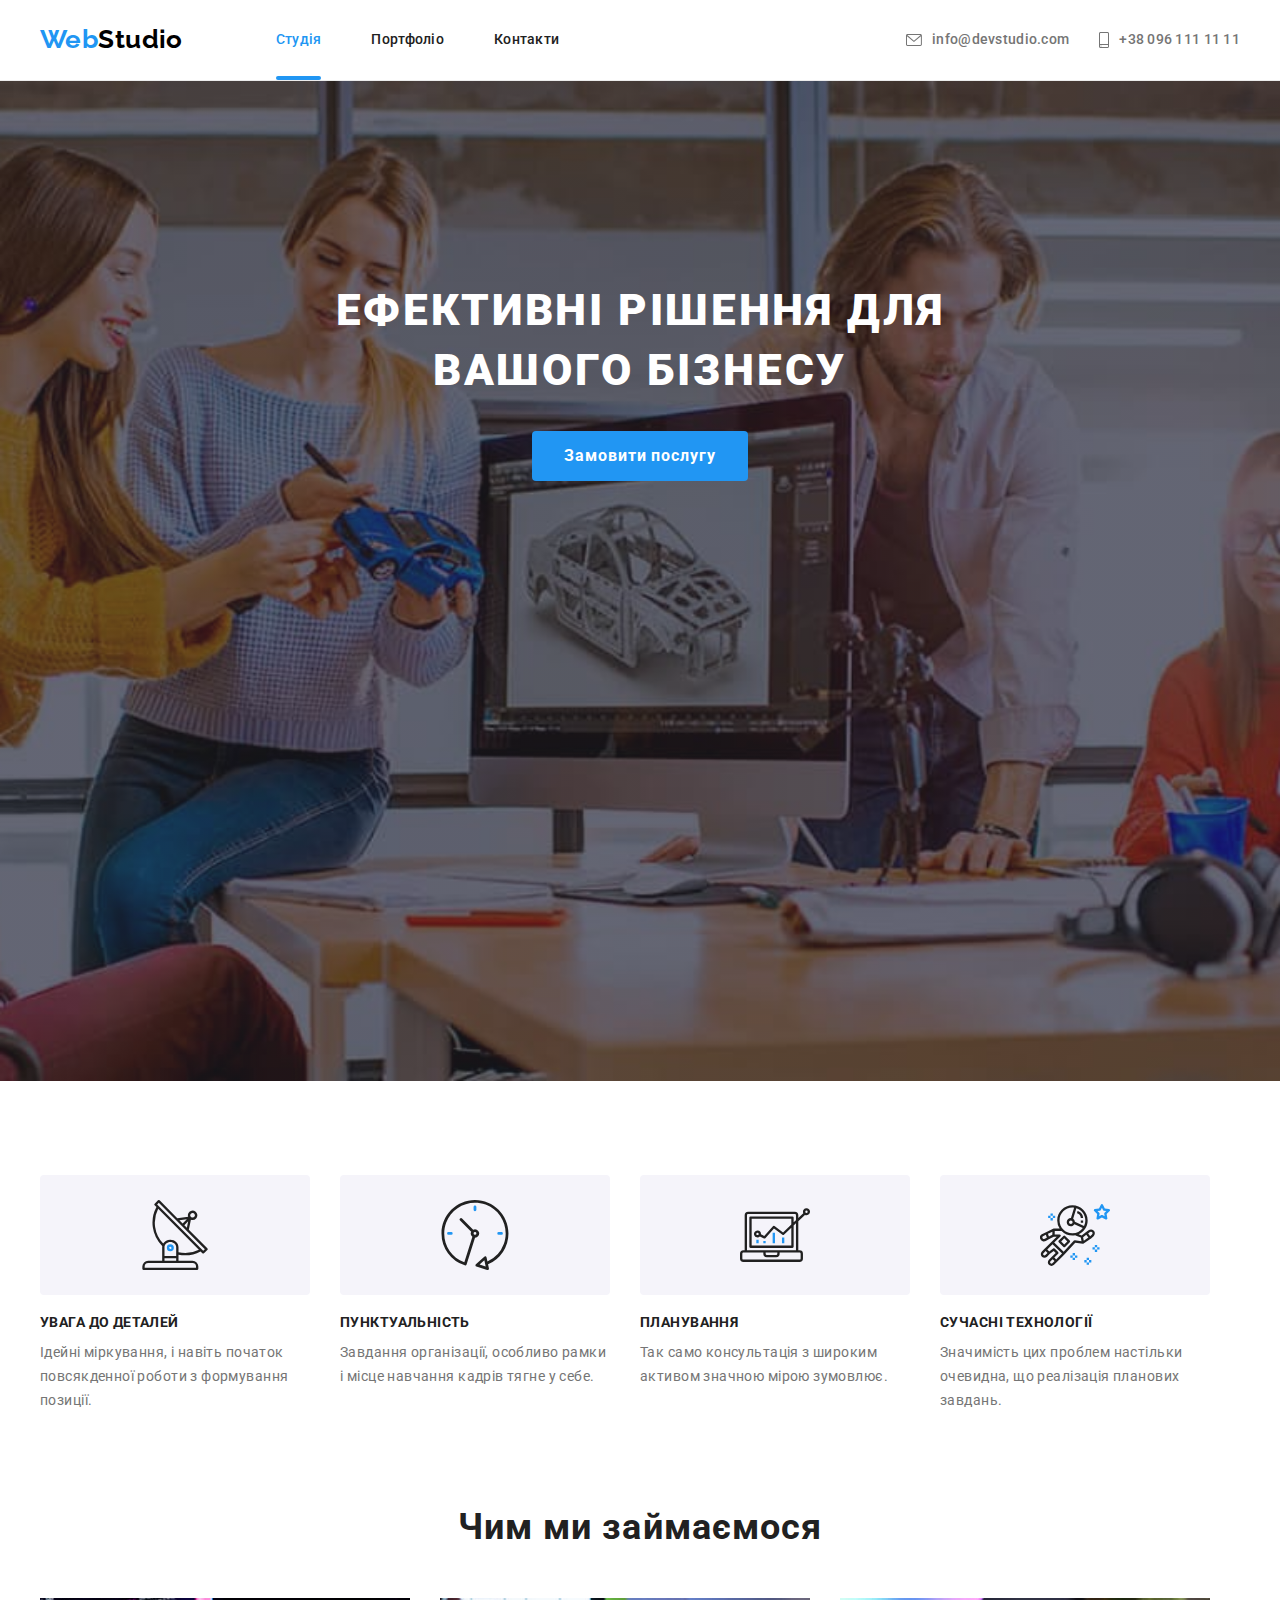
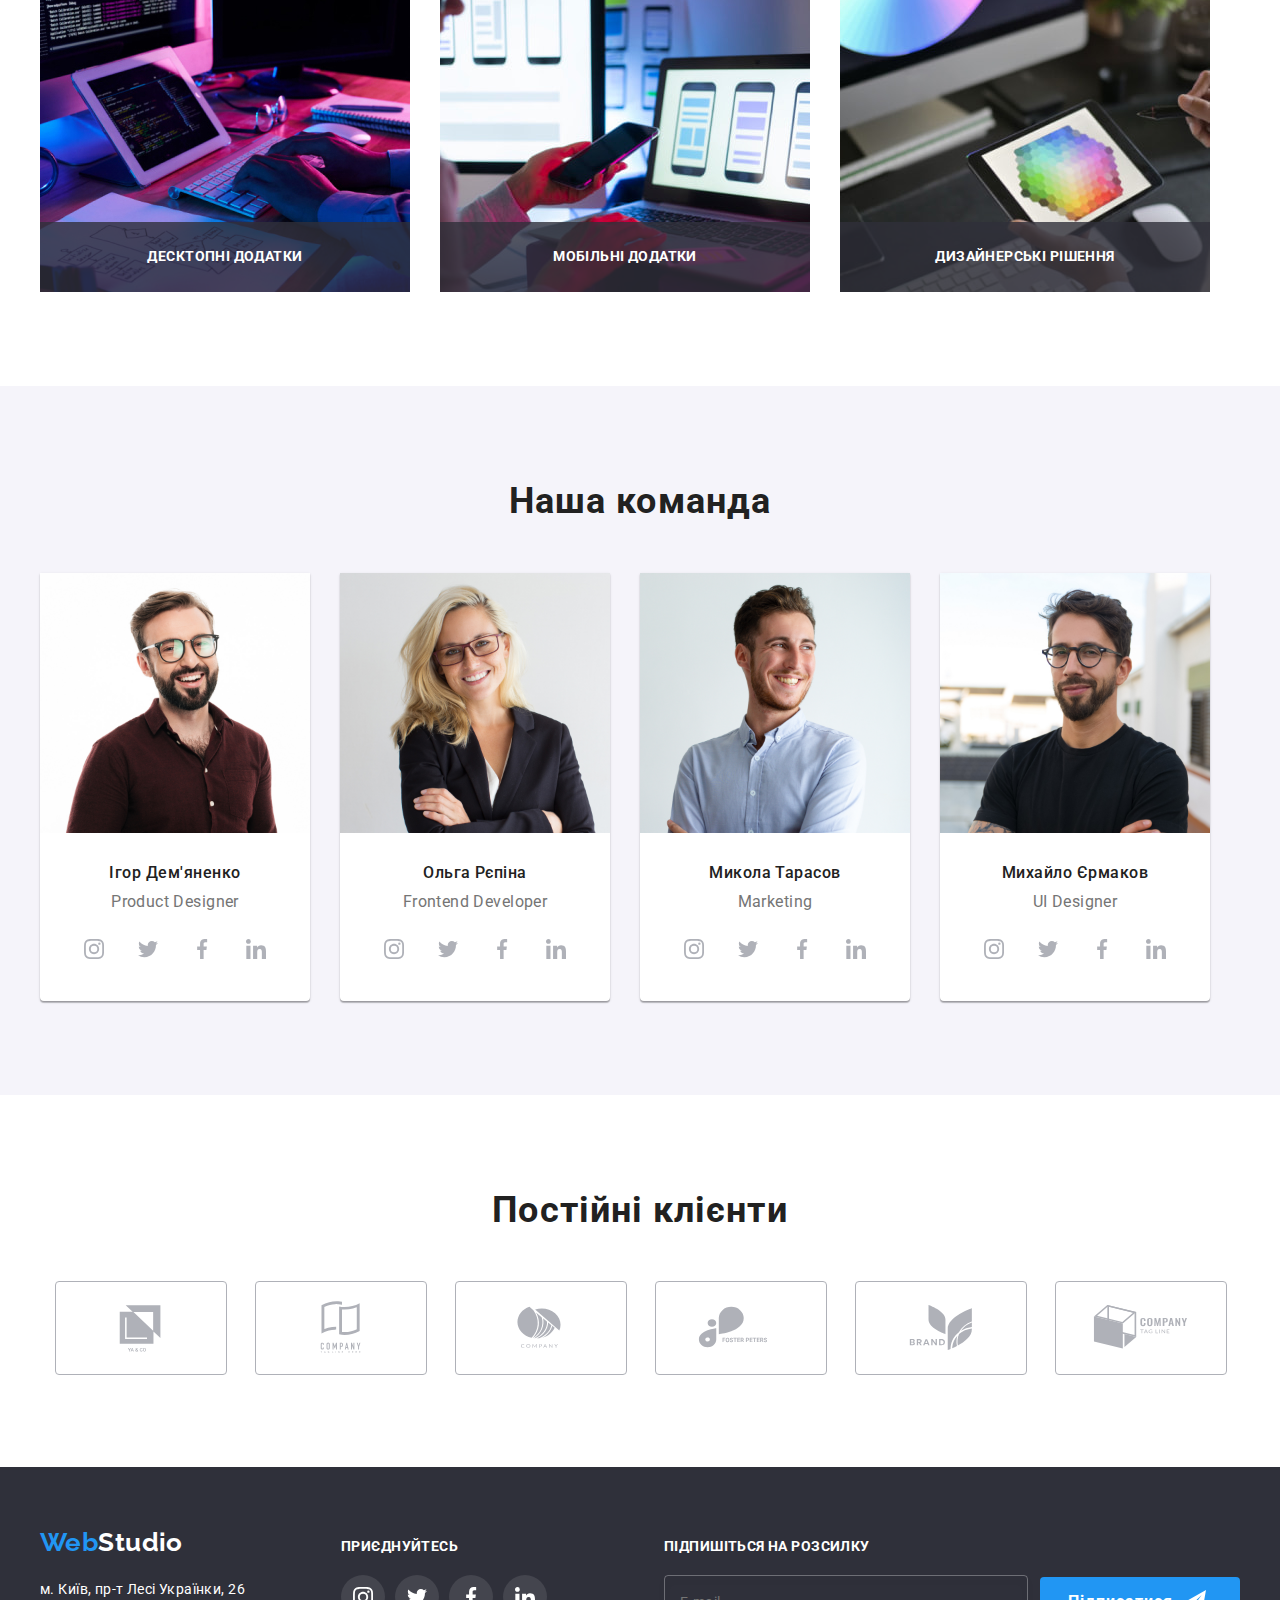
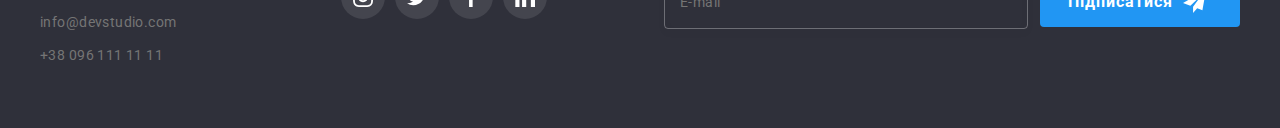
==== commit 2e947dd7: "Сделана разметка модалки form" ====
--- a/index.html
+++ b/index.html
@@ -386,15 +386,16 @@
             </li>
           </ul>
         </div>
-        <div class="foot-form">
-          <h3 class="foot-title title">підпишіться на розсилку</h3>
-          <form>
-            <label for="user_email">E-mail</label>
-            <input type="email" name="emil" id="user_email" />
+        <div class="foot-form-cont">
+          <p class="foot-title title">підпишіться на розсилку</p>
+          <form class="foot-form">
+            <label class="foot-form-lable">
+            <input type="email" name="emil" class="foot-form-input" />
+             <span class="foot-form-item">E-mail</span> </label>
             <button type="submit" class="foot-button button">
               Підписатися
               <svg class="foot-button-icon" width="23" height="23">
-                <use href="./images/icons.svg#icon-smartphone"></use>
+                <use href="./images/icons.svg#icon-send"></use>
               </svg>
             </button>
           </form>
@@ -402,11 +403,68 @@
       </div>
     </footer>
 
-    <!-- --------Модалка--------- -->
+    <!----------Модалка----------->
 
     <div class="backdrop is-hidden" data-modal>
       <div class="modal">
-        <button data-modal-close class="modal-button">
+        <p class="modal-title">Залиште свої дані, ми вам передзвонимо</p>
+
+        <!-- FORM -->
+        <form class="modal-form">
+          <label class="modal-form-lable">
+            <span class="form-lable-item">Ім'я</span> 
+            <span class="modal-form-wrapper">
+             <input type="text" name="user-name" class="modal-form-input" />
+             <svg width="18" height="18" class="modal-form-icon">
+             <use href="./images/icons.svg#icon-person-black"></use>
+             </svg>
+            </span>
+          </label>
+
+          <label class="modal-form-lable"> 
+            <span class="form-lable-item">Телефон</span> 
+            <span class="modal-form-wrapper">
+              <input type="tel" name="user-tel" class="modal-form-input" />
+              <svg width="18" height="18" class="modal-form-icon">
+                <use href="./images/icons.svg#icon-phone-black"></use>
+              </svg>
+            </span> 
+          </label>
+
+          <label class="modal-form-lable"> 
+            <span class="form-lable-item">Пошта</span> 
+            <span class="modal-form-wrapper">
+              <input type="email" name="user-email" class="modal-form-input" />
+              <svg width="18" height="18" class="modal-form-icon">
+               <use href="./images/icons.svg#icon-email-black"></use>
+              </svg>
+            </span>
+            
+          </label>
+          <label class="modal-form-lable">
+            
+            <span class="form-lable-item">Коментар</span> 
+            <textarea name="user-comment" placeholder="Введіть текст"
+              class="modal-form-textarea"></textarea>
+          
+          </label>
+          
+          <label class="modal-checkbox-lable">
+            
+              <input type="checkbox" name="agree" value="" class="modal-checkbox " />
+              <span class="modal-checkbox-block">
+                <svg width="16" height="15" class="modal-checkbox-icon">
+                  <use href="./images/icons.svg#check"></use>
+                </svg>
+              </span>
+              Погоджуюся з розсилкою та приймаю
+            <a href="" class="modal-checkbox-link">Умови договору</a>
+          
+          </label>
+          <button type="submit" class="modal-button-send button">Відправити</button>
+        </form>
+        
+        <button data-modal-close class="modal-button-close">
           <svg width="18" height="18" class="modal-button-icon">
             <use href="./images/icons.svg#icon-close-black-modal"></use>
           </svg>
--- a/css/styles.css
+++ b/css/styles.css
@@ -625,12 +625,49 @@
   fill: currentColor;
 }
 
+/* ------foot-form-------- */
+
+.foot-form-cont {
+  margin-left: auto;
+}
 .foot-form {
-  margin-left: auto;
+  display: flex;
+  align-items: center;
+}
+.foot-form-input {
+  width: 358px;
+  height: 50px;
+
+  background-color: inherit;
+  border-radius: 4px;
+  border: 1px solid rgba(255, 255, 255, 0.3);
+  filter: drop-shadow(0px 4px 4px rgba(0, 0, 0, 0.15));
+  border-radius: 4px;
+}
+.foot-form-lable {
+  position: relative;
+  top: 0px;
+  left: 0px;
+}
+.foot-form-item {
+  position: absolute;
+  top: 50%;
+  left: 16px;
+  transform: translateY(-50%);
 }
 .foot-button {
+  /* display: block; */
+  display: flex;
+  align-items: center;
+
+  gap: 10px;
   min-width: 200px;
   padding: 10px 28px;
+  margin-left: 12px;
+}
+
+.foot-button-icon {
+  fill: currentColor;
 }
 
 /* --------portfolio------------- */
@@ -835,7 +872,8 @@
   top: 50%;
   left: 50%;
 
-  min-width: 528px;
+  padding: 40px;
+  width: 528px;
   min-height: 581px;
 
   background-color: var(--main-background);
@@ -851,7 +889,180 @@
   transition: 250ms; */
   /* opacity: 1; */
 }
-.modal-button {
+.modal-title {
+  font-weight: 700;
+  font-size: 20px;
+  line-height: 1.15;
+  text-align: center;
+  letter-spacing: 0.03em;
+  color: var(--second-color);
+  margin-bottom: 12px;
+}
+
+/* modal-form */
+/* .modal-form {
+  display: block;
+} */
+/* .modal-form-lable {
+  /* display: block; 
+position: relative;  
+} */
+/* .modal-form-lable:focus-within > .modal-form-input {
+  color: var(--accent-color);
+
+}
+.modal-form-lable:focus-within > .modal-form-icon {
+  border: 1px solid var(--accent-color);
+
+} */
+
+
+.form-lable-item {
+  display: inline-block;
+  margin-bottom: 4px;
+
+  font-weight: 400;
+  
+  font-size: 12px;
+  line-height: 1.17;
+  letter-spacing: 0.01em;
+}
+.modal-form-wrapper {
+  position: relative;
+  display: block;
+  margin-bottom: 10px;
+}
+
+.modal-form-icon {
+  position: absolute;
+  top: 50%;
+  transform: translateY(-50%);
+  left: 15px;
+}
+
+.modal-form-input {
+  display: block;
+  width: 100%;
+  height: 40px;
+ 
+  padding-left: 42px; 
+
+  border: 1px solid rgba(33, 33, 33, 0.2);
+  border-radius: 4px;
+
+  transition: outline-color 250ms, fill-color 250ms;
+  outline: transparent;
+}
+.modal-form-input:focus,
+.modal-form-input:hover,
+.modal-form-textarea:focus,
+.modal-form-textarea:hover
+ {
+  outline: 1px solid var(--accent-color);
+  
+  
+}
+.modal-form-input:focus + .modal-form-icon,
+.modal-form-input:hover +.modal-form-icon {
+  fill: var(--accent-color);
+}
+
+.modal-form-textarea {
+  padding: 12px 16px;
+  width: 100%;
+  height: 120px;
+  
+  margin-bottom: 20px;
+  border: 1px solid rgba(33, 33, 33, 0.2);
+  border-radius: 4px;
+  resize: none;
+
+  transition: outline-color 250ms;
+    outline: transparent;
+}
+.modal-form-textarea::placeholder {
+  font-weight: 400;
+  font-size: 12px;
+  line-height: 1.17;
+  letter-spacing: 0.01em;
+  color: rgba(117, 117, 117, 0.5);
+}
+
+.modal-checkbox-lable {
+  display: flex;
+  justify-content: center;
+  align-items: center;
+  
+  font-weight: 400;
+  font-size: 14px;
+  line-height: 1.71;
+  letter-spacing: 0.03em;
+  color: var(--brand-color);
+  margin-bottom: 30px;
+}
+/* .modal-agree-check {
+  outline: transparent;
+} */
+.modal-checkbox-block {
+  display: flex;
+  align-items: center;
+}
+/* .modal-checkbox-icon {
+  
+  outline: transparent;
+} */
+.modal-checkbox {
+  
+  appearance: none;
+} 
+.modal-checkbox-block {
+  display: flex;
+  justify-content: center;
+  align-items: center;
+  margin-right: 7px;
+
+  outline: 2px solid var(--second-color);
+  border-radius: 2px;
+
+  transition: outline-color 250ms;
+  transition: background-color 250ms;
+
+}
+.modal-checkbox:checked + .modal-checkbox-block {
+ 
+  background-color: var(--accent-color);
+  outline: 2px solid var(--accent-color);
+}
+/* .modal-agree-check:checked + .modal-agree-icon {
+background-color: #2196f3;
+} */
+
+.modal-checkbox-link {
+  margin-left: 4px;
+
+  font-weight: 400;
+  font-size: 14px;
+  line-height: 1.71;
+  letter-spacing: 0.03em;
+
+  color: var(--accent-color);
+}
+/* .modal-form .modal-button-send {
+  display: flex;
+  justify-content: center;
+  min-width: 200px;
+  padding: 10px 52px; */
+.modal-button-send {
+  display: block;
+  /* justify-content: center; */
+
+  width: 200px;
+  padding: 10px 52px;
+  margin-left: auto;
+  margin-right: auto;
+}
+
+.modal-button-close {
   position: absolute;
   top: 8px;
   right: 8px;
@@ -866,7 +1077,16 @@
   border-radius: 50%;
   color: var(--head-logo);
   background-color: var(--main-background);
-}
+
+  transition-property: color, box-shadow;
+  transition-duration: 250ms;
+  transition-timing-function: cubic-bezier(0.4, 0, 0.2, 1);
+  cursor: pointer;
+}
+.modal-button-close:hover {
+  fill: var(--accent-color);
+}
+
 /* .modal-button-smile {
   position: absolute;
   top: 50%;
--- a/css/styles.css
+++ b/css/styles.css
@@ -625,12 +625,49 @@
   fill: currentColor;
 }
 
+/* ------foot-form-------- */
+
+.foot-form-cont {
+  margin-left: auto;
+}
 .foot-form {
-  margin-left: auto;
+  display: flex;
+  align-items: center;
+}
+.foot-form-input {
+  width: 358px;
+  height: 50px;
+
+  background-color: inherit;
+  border-radius: 4px;
+  border: 1px solid rgba(255, 255, 255, 0.3);
+  filter: drop-shadow(0px 4px 4px rgba(0, 0, 0, 0.15));
+  border-radius: 4px;
+}
+.foot-form-lable {
+  position: relative;
+  top: 0px;
+  left: 0px;
+}
+.foot-form-item {
+  position: absolute;
+  top: 50%;
+  left: 16px;
+  transform: translateY(-50%);
 }
 .foot-button {
+  /* display: block; */
+  display: flex;
+  align-items: center;
+
+  gap: 10px;
   min-width: 200px;
   padding: 10px 28px;
+  margin-left: 12px;
+}
+
+.foot-button-icon {
+  fill: currentColor;
 }
 
 /* --------portfolio------------- */
@@ -835,7 +872,8 @@
   top: 50%;
   left: 50%;
 
-  min-width: 528px;
+  padding: 40px;
+  width: 528px;
   min-height: 581px;
 
   background-color: var(--main-background);
@@ -851,7 +889,180 @@
   transition: 250ms; */
   /* opacity: 1; */
 }
-.modal-button {
+.modal-title {
+  font-weight: 700;
+  font-size: 20px;
+  line-height: 1.15;
+  text-align: center;
+  letter-spacing: 0.03em;
+  color: var(--second-color);
+  margin-bottom: 12px;
+}
+
+/* modal-form */
+/* .modal-form {
+  display: block;
+} */
+/* .modal-form-lable {
+  /* display: block; 
+position: relative;  
+} */
+/* .modal-form-lable:focus-within > .modal-form-input {
+  color: var(--accent-color);
+
+}
+.modal-form-lable:focus-within > .modal-form-icon {
+  border: 1px solid var(--accent-color);
+
+} */
+
+
+.form-lable-item {
+  display: inline-block;
+  margin-bottom: 4px;
+
+  font-weight: 400;
+  
+  font-size: 12px;
+  line-height: 1.17;
+  letter-spacing: 0.01em;
+}
+.modal-form-wrapper {
+  position: relative;
+  display: block;
+  margin-bottom: 10px;
+}
+
+.modal-form-icon {
+  position: absolute;
+  top: 50%;
+  transform: translateY(-50%);
+  left: 15px;
+}
+
+.modal-form-input {
+  display: block;
+  width: 100%;
+  height: 40px;
+ 
+  padding-left: 42px; 
+
+  border: 1px solid rgba(33, 33, 33, 0.2);
+  border-radius: 4px;
+
+  transition: outline-color 250ms, fill-color 250ms;
+  outline: transparent;
+}
+.modal-form-input:focus,
+.modal-form-input:hover,
+.modal-form-textarea:focus,
+.modal-form-textarea:hover
+ {
+  outline: 1px solid var(--accent-color);
+  
+  
+}
+.modal-form-input:focus + .modal-form-icon,
+.modal-form-input:hover +.modal-form-icon {
+  fill: var(--accent-color);
+}
+
+.modal-form-textarea {
+  padding: 12px 16px;
+  width: 100%;
+  height: 120px;
+  
+  margin-bottom: 20px;
+  border: 1px solid rgba(33, 33, 33, 0.2);
+  border-radius: 4px;
+  resize: none;
+
+  transition: outline-color 250ms;
+    outline: transparent;
+}
+.modal-form-textarea::placeholder {
+  font-weight: 400;
+  font-size: 12px;
+  line-height: 1.17;
+  letter-spacing: 0.01em;
+  color: rgba(117, 117, 117, 0.5);
+}
+
+.modal-checkbox-lable {
+  display: flex;
+  justify-content: center;
+  align-items: center;
+  
+  font-weight: 400;
+  font-size: 14px;
+  line-height: 1.71;
+  letter-spacing: 0.03em;
+  color: var(--brand-color);
+  margin-bottom: 30px;
+}
+/* .modal-agree-check {
+  outline: transparent;
+} */
+.modal-checkbox-block {
+  display: flex;
+  align-items: center;
+}
+/* .modal-checkbox-icon {
+  
+  outline: transparent;
+} */
+.modal-checkbox {
+  
+  appearance: none;
+} 
+.modal-checkbox-block {
+  display: flex;
+  justify-content: center;
+  align-items: center;
+  margin-right: 7px;
+
+  outline: 2px solid var(--second-color);
+  border-radius: 2px;
+
+  transition: outline-color 250ms;
+  transition: background-color 250ms;
+
+}
+.modal-checkbox:checked + .modal-checkbox-block {
+ 
+  background-color: var(--accent-color);
+  outline: 2px solid var(--accent-color);
+}
+/* .modal-agree-check:checked + .modal-agree-icon {
+background-color: #2196f3;
+} */
+
+.modal-checkbox-link {
+  margin-left: 4px;
+
+  font-weight: 400;
+  font-size: 14px;
+  line-height: 1.71;
+  letter-spacing: 0.03em;
+
+  color: var(--accent-color);
+}
+/* .modal-form .modal-button-send {
+  display: flex;
+  justify-content: center;
+  min-width: 200px;
+  padding: 10px 52px; */
+.modal-button-send {
+  display: block;
+  /* justify-content: center; */
+
+  width: 200px;
+  padding: 10px 52px;
+  margin-left: auto;
+  margin-right: auto;
+}
+
+.modal-button-close {
   position: absolute;
   top: 8px;
   right: 8px;
@@ -866,7 +1077,16 @@
   border-radius: 50%;
   color: var(--head-logo);
   background-color: var(--main-background);
-}
+
+  transition-property: color, box-shadow;
+  transition-duration: 250ms;
+  transition-timing-function: cubic-bezier(0.4, 0, 0.2, 1);
+  cursor: pointer;
+}
+.modal-button-close:hover {
+  fill: var(--accent-color);
+}
+
 /* .modal-button-smile {
   position: absolute;
   top: 50%;
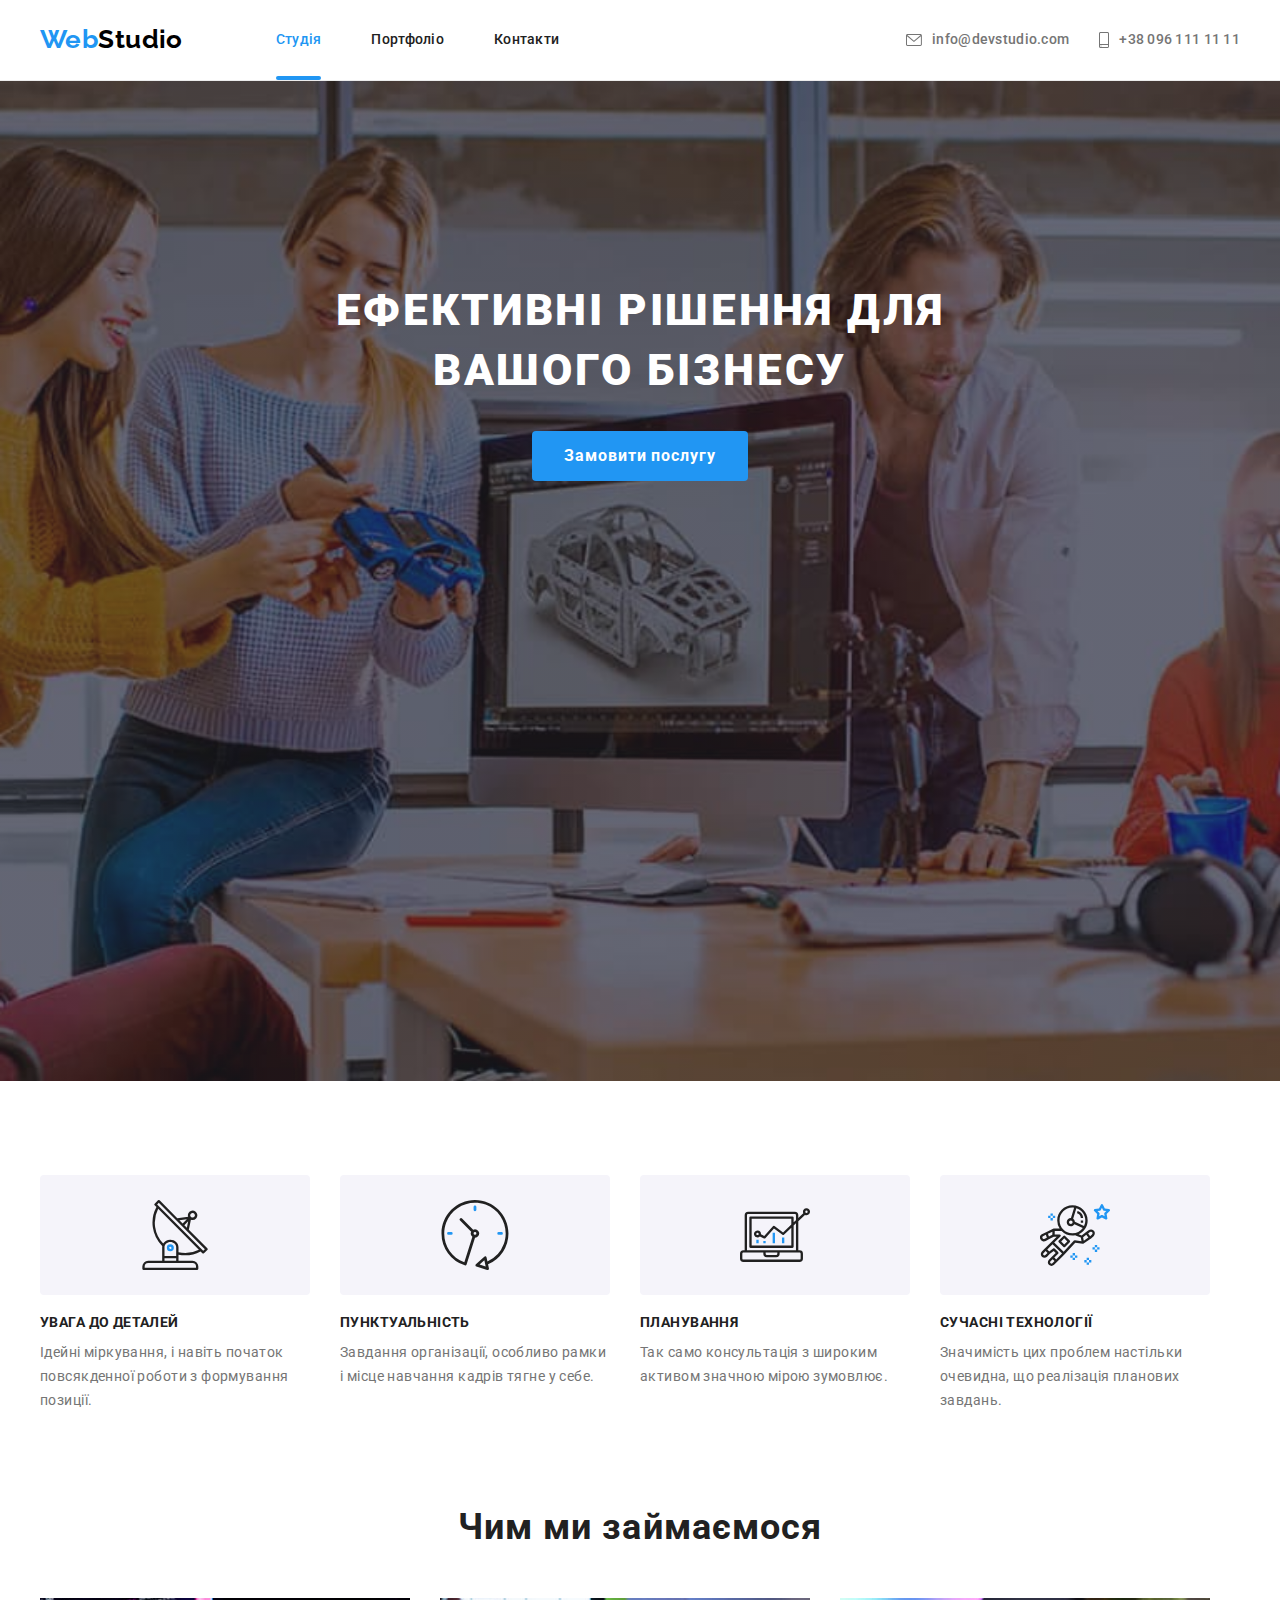
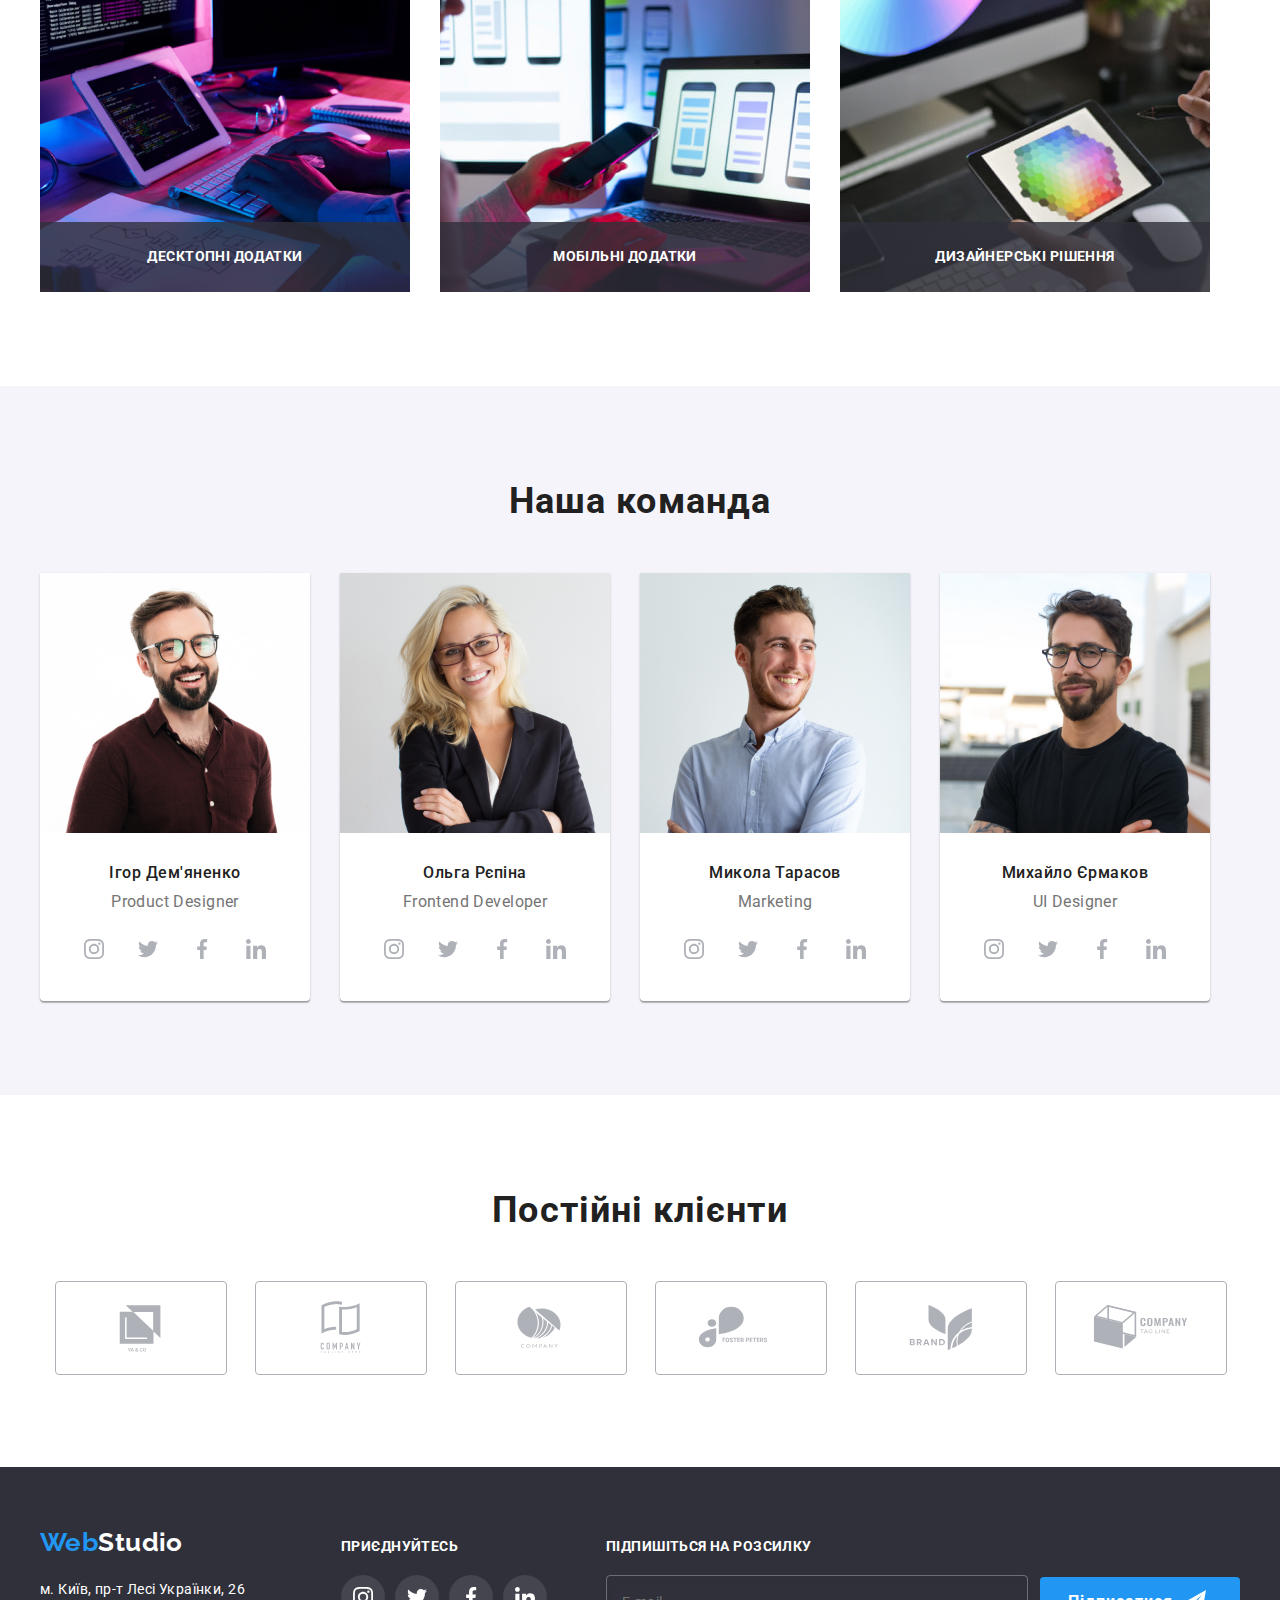
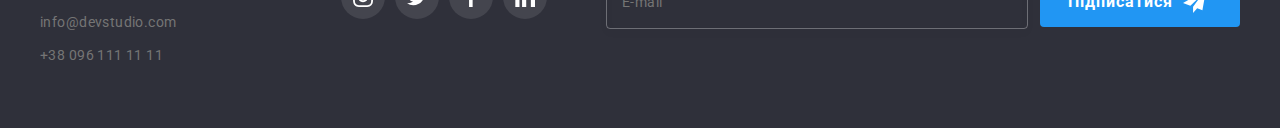
==== commit 8d74b0c2: "Добавил в Input в Footer placeholder" ====
--- a/index.html
+++ b/index.html
@@ -390,7 +390,7 @@
           <p class="foot-title title">підпишіться на розсилку</p>
           <form class="foot-form">
             <label class="foot-form-lable">
-            <input type="email" name="emil" class="foot-form-input" />
+            <input type="email" name="emil" class="foot-form-input" placeholder=" "/>
              <span class="foot-form-item">E-mail</span> </label>
             <button type="submit" class="foot-button button">
               Підписатися
@@ -458,7 +458,7 @@
                 </svg>
               </span>
               Погоджуюся з розсилкою та приймаю
-            <a href="" class="modal-checkbox-link">Умови договору</a>
+              <a href="" class="modal-checkbox-link">Умови договору</a>
           
           </label>
           <button type="submit" class="modal-button-send button">Відправити</button>
--- a/css/styles.css
+++ b/css/styles.css
@@ -637,6 +637,7 @@
 .foot-form-input {
   width: 358px;
   height: 50px;
+  padding-left: 60px;
 
   background-color: inherit;
   border-radius: 4px;
@@ -931,6 +932,8 @@
   position: relative;
   display: block;
   margin-bottom: 10px;
+  
+  
 }
 
 .modal-form-icon {
@@ -938,6 +941,7 @@
   top: 50%;
   transform: translateY(-50%);
   left: 15px;
+  transition: fill 250ms cubic-bezier(0.4, 0, 0.2, 1);
 }
 
 .modal-form-input {
@@ -950,8 +954,9 @@
   border: 1px solid rgba(33, 33, 33, 0.2);
   border-radius: 4px;
 
-  transition: outline-color 250ms, fill-color 250ms;
+  transition: outline-color 250ms cubic-bezier(0.4, 0, 0.2, 1); 
   outline: transparent;
+  
 }
 .modal-form-input:focus,
 .modal-form-input:hover,
@@ -959,8 +964,6 @@
 .modal-form-textarea:hover
  {
   outline: 1px solid var(--accent-color);
-  
-  
 }
 .modal-form-input:focus + .modal-form-icon,
 .modal-form-input:hover +.modal-form-icon {
@@ -977,7 +980,7 @@
   border-radius: 4px;
   resize: none;
 
-  transition: outline-color 250ms;
+  transition: outline-color 250ms cubic-bezier(0.4, 0, 0.2, 1);
     outline: transparent;
 }
 .modal-form-textarea::placeholder {
@@ -999,14 +1002,12 @@
   letter-spacing: 0.03em;
   color: var(--brand-color);
   margin-bottom: 30px;
+  
 }
 /* .modal-agree-check {
   outline: transparent;
 } */
-.modal-checkbox-block {
-  display: flex;
-  align-items: center;
-}
+
 /* .modal-checkbox-icon {
   
   outline: transparent;
@@ -1014,6 +1015,7 @@
 .modal-checkbox {
   
   appearance: none;
+  
 } 
 .modal-checkbox-block {
   display: flex;
@@ -1024,8 +1026,8 @@
   outline: 2px solid var(--second-color);
   border-radius: 2px;
 
-  transition: outline-color 250ms;
-  transition: background-color 250ms;
+  transition: outline-color 250ms cubic-bezier(0.4, 0, 0.2, 1), background-color 250ms cubic-bezier(0.4, 0, 0.2, 1);
+  cursor: pointer;
 
 }
 .modal-checkbox:checked + .modal-checkbox-block {
--- a/css/styles.css
+++ b/css/styles.css
@@ -637,6 +637,7 @@
 .foot-form-input {
   width: 358px;
   height: 50px;
+  padding-left: 60px;
 
   background-color: inherit;
   border-radius: 4px;
@@ -931,6 +932,8 @@
   position: relative;
   display: block;
   margin-bottom: 10px;
+  
+  
 }
 
 .modal-form-icon {
@@ -938,6 +941,7 @@
   top: 50%;
   transform: translateY(-50%);
   left: 15px;
+  transition: fill 250ms cubic-bezier(0.4, 0, 0.2, 1);
 }
 
 .modal-form-input {
@@ -950,8 +954,9 @@
   border: 1px solid rgba(33, 33, 33, 0.2);
   border-radius: 4px;
 
-  transition: outline-color 250ms, fill-color 250ms;
+  transition: outline-color 250ms cubic-bezier(0.4, 0, 0.2, 1); 
   outline: transparent;
+  
 }
 .modal-form-input:focus,
 .modal-form-input:hover,
@@ -959,8 +964,6 @@
 .modal-form-textarea:hover
  {
   outline: 1px solid var(--accent-color);
-  
-  
 }
 .modal-form-input:focus + .modal-form-icon,
 .modal-form-input:hover +.modal-form-icon {
@@ -977,7 +980,7 @@
   border-radius: 4px;
   resize: none;
 
-  transition: outline-color 250ms;
+  transition: outline-color 250ms cubic-bezier(0.4, 0, 0.2, 1);
     outline: transparent;
 }
 .modal-form-textarea::placeholder {
@@ -999,14 +1002,12 @@
   letter-spacing: 0.03em;
   color: var(--brand-color);
   margin-bottom: 30px;
+  
 }
 /* .modal-agree-check {
   outline: transparent;
 } */
-.modal-checkbox-block {
-  display: flex;
-  align-items: center;
-}
+
 /* .modal-checkbox-icon {
   
   outline: transparent;
@@ -1014,6 +1015,7 @@
 .modal-checkbox {
   
   appearance: none;
+  
 } 
 .modal-checkbox-block {
   display: flex;
@@ -1024,8 +1026,8 @@
   outline: 2px solid var(--second-color);
   border-radius: 2px;
 
-  transition: outline-color 250ms;
-  transition: background-color 250ms;
+  transition: outline-color 250ms cubic-bezier(0.4, 0, 0.2, 1), background-color 250ms cubic-bezier(0.4, 0, 0.2, 1);
+  cursor: pointer;
 
 }
 .modal-checkbox:checked + .modal-checkbox-block {
